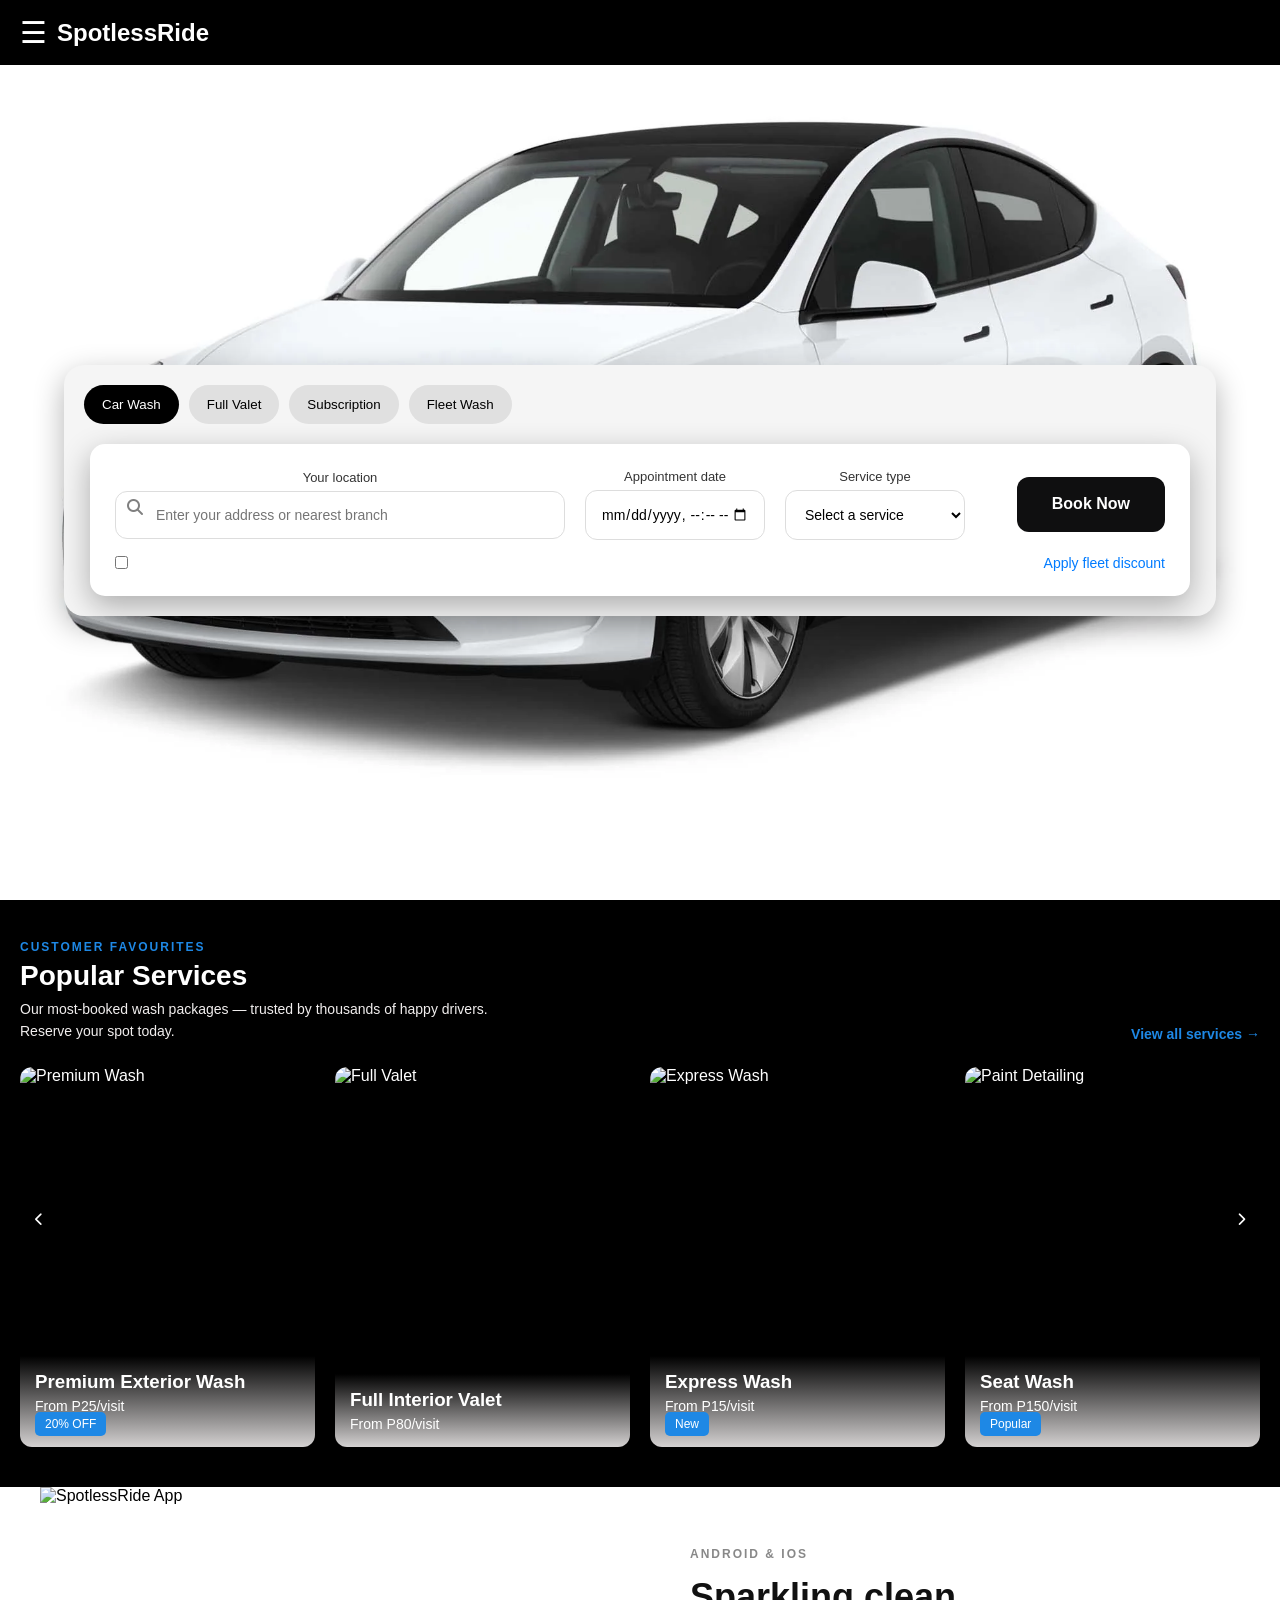
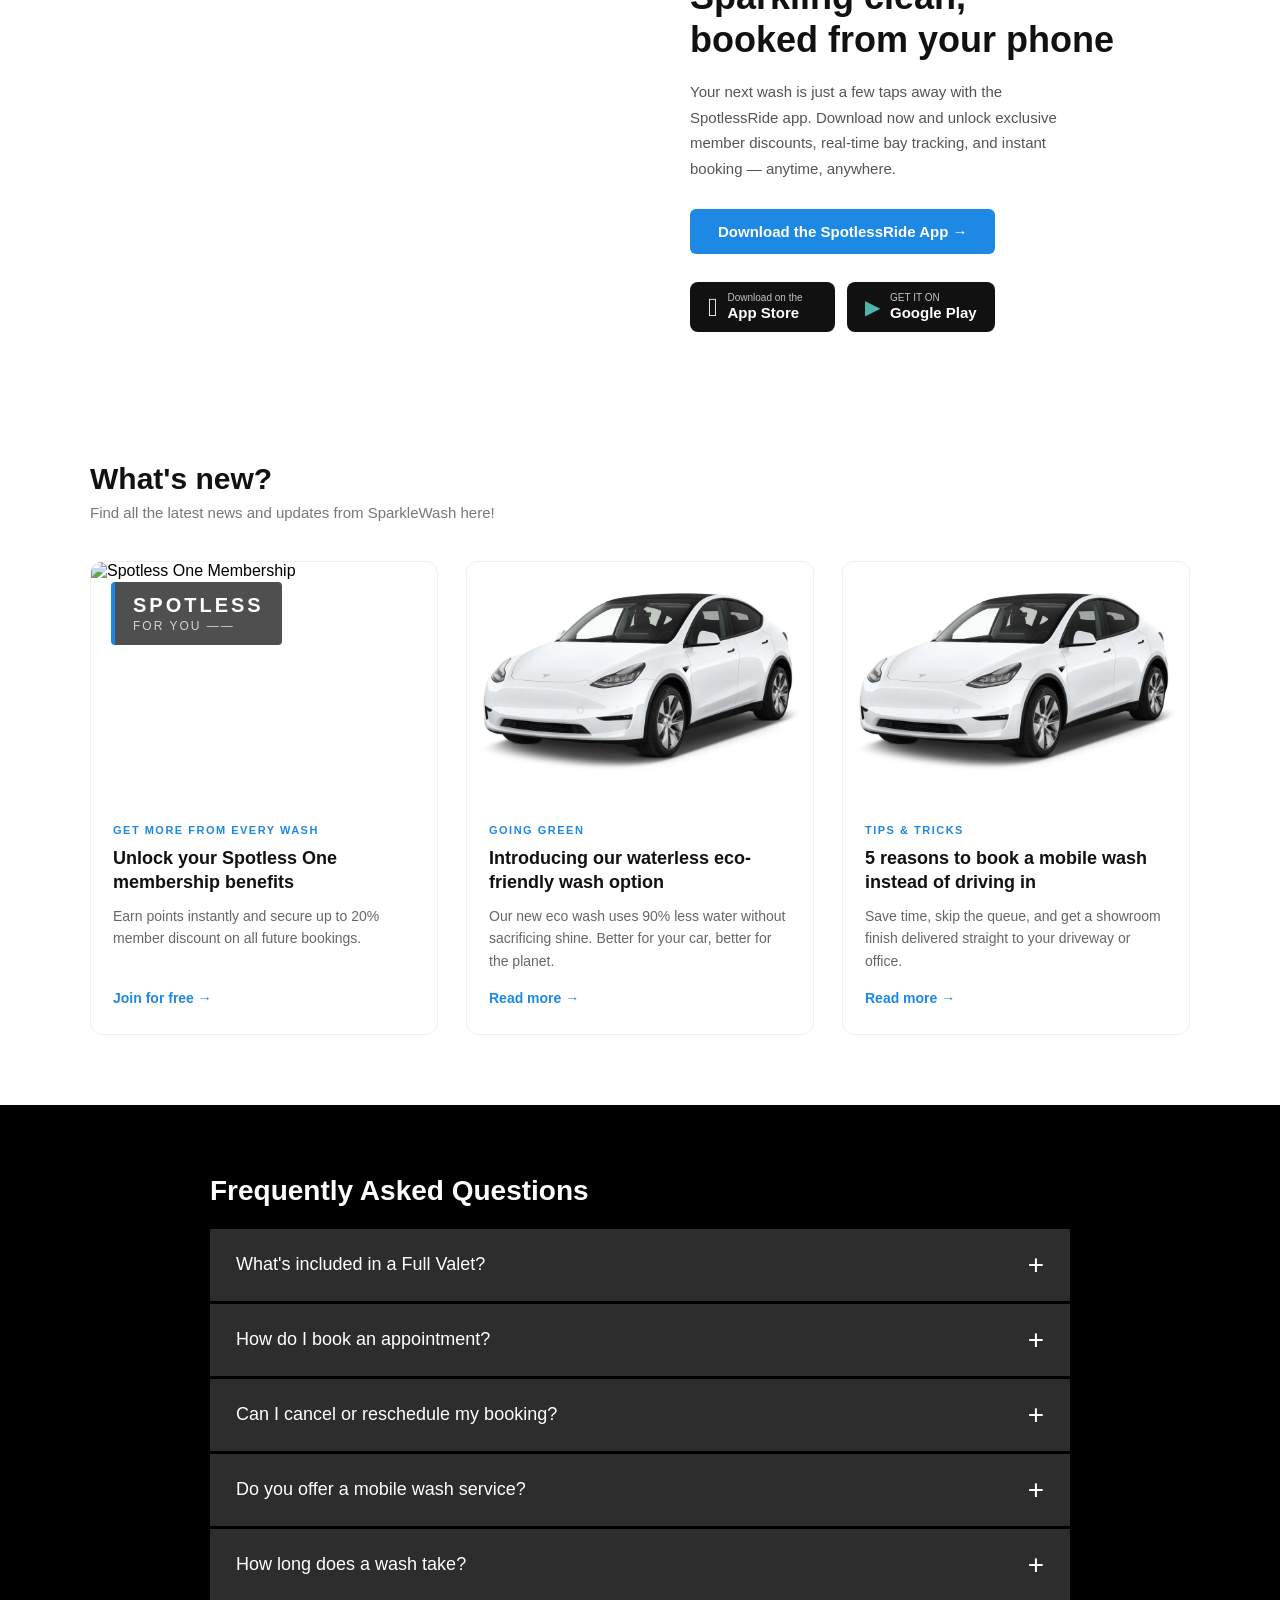
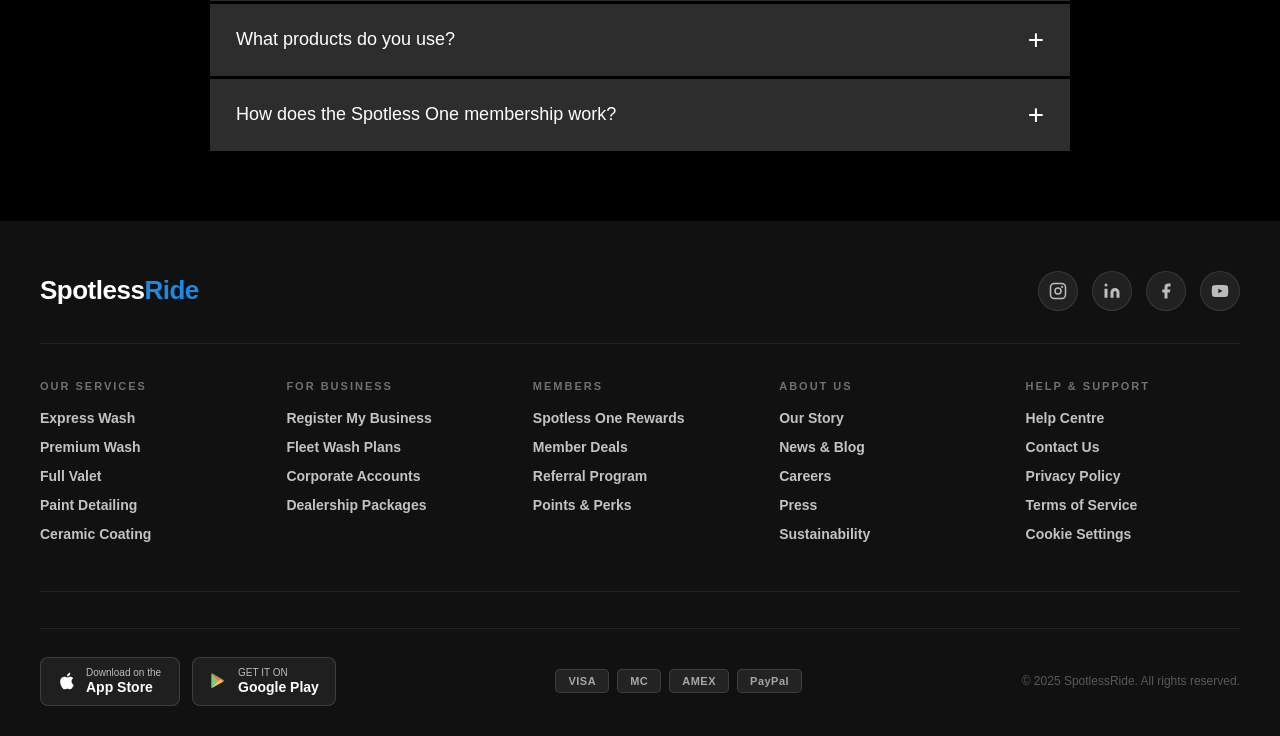
==== index.html @ 9dee0972 "Update index.html" ====
<!DOCTYPE html>
<html lang="en">
<head>
    <meta charset="UTF-8">
    <meta name="viewport" content="width=device-width, initial-scale=1.0">
    <title>Spotless - Premium Car Wash</title>
    <link rel="stylesheet" href="https://cdnjs.cloudflare.com/ajax/libs/font-awesome/6.5.1/css/all.min.css">
    <link rel="stylesheet" href="styles.css">
    <script defer src="script.js"></script>
</head>

<header>
    <div class="header-left">
        <span class="menu-icon" onclick="toggleNav()">&#9776;</span>
        <a href="index.html" style="text-decoration: none;">
            <h1 style="font-size: 24px; font-weight: bold; color: white;">SpotlessRide</h1>
        </a>
    </div>
</header>

<!-- Navigation Bar -->
<nav id="navbar" class="navbar">
    <a href="index.html"><i class="fas fa-home"></i> Home</a>
    <a href="services.html"><i class="fas fa-soap"></i> Services</a>
    <a href="About-Us.Html"><i class="fas fa-phone"></i> About Us</a>
    <a href="Vehicles.HTML"><i class="fas fa-tags"></i> Gallery</a>
    <a href="Contact Us.html"><i class="fas fa-envelope"></i> Contact</a>
</nav>

<body>

<!-- ===========================
     HERO SECTION
=========================== -->
<section id="hero">
    <div class="hero-content">

        <!-- Booking Wrapper -->
        <div class="booking-wrapper">

            <!-- Tabs -->
            <div class="booking-tabs">
                <button class="tab active">Car Wash</button>
                <button class="tab">Full Valet</button>
                <button class="tab">Subscription</button>
                <button class="tab">Fleet Wash</button>
            </div>

            <!-- Booking Form -->
            <form id="bookingForm" class="booking-form">

                <div class="form-row">

                    <!-- Location -->
                    <div class="form-group location">
                        <label>Your location</label>
                        <i class="fas fa-search"></i>
                        <input type="text" id="location" placeholder="Enter your address or nearest branch" required>
                    </div>

                    <!-- Date -->
                    <div class="form-group">
                        <label>Appointment date</label>
                        <input type="datetime-local" id="appointmentDate" required>
                    </div>

                    <!-- Service -->
                    <div class="form-group">
                        <label>Service type</label>
                        <select id="serviceType" style="padding:15px; border-radius:12px; border:1px solid #ddd; font-size:14px;">
                            <option value="">Select a service</option>
                            <option value="basic">Basic Wash</option>
                            <option value="premium">Premium Wash</option>
                            <option value="valet">Full Valet</option>
                            <option value="detailing">Paint Detailing</option>
                        </select>
                    </div>

                    <!-- Button -->
                    <div class="form-group button-group">
                        <button type="submit" class="search-btn">Book Now</button>
                    </div>

                </div>

                <!-- Extra Options -->
                <div class="extra-options">
                    <label class="checkbox">
                        <input type="checkbox" id="mobileService">
                        Mobile wash (we come to you)
                    </label>
                    <a href="#" class="corporate-link">Apply fleet discount</a>
                </div>

            </form>

        </div>

    </div>
</section>

<!-- ===========================
     SERVICES SLIDER SECTION
=========================== -->
<section class="car-slider-section">
    <div class="slider-heading">
        <div class="slider-heading-left">
            <span class="slider-tag">Customer Favourites</span>
            <h2>Popular Services</h2>
            <p>Our most-booked wash packages — trusted by thousands of happy drivers. Reserve your spot today.</p>
        </div>
        <div class="slider-heading-right">
            <a href="#" class="slider-viewall">View all services &rarr;</a>
        </div>
    </div>

    <div class="slider-container">

        <!-- Left Arrow -->
        <button class="slider-btn left" onclick="scrollSlider(-1)">
            <i class="fas fa-chevron-left"></i>
        </button>

        <!-- Slider -->
        <div class="car-slider" id="carSlider">

            <div class="car-item">
                <img src="full body wash" alt="Premium Wash">
                <div class="overlay">
                    <h3>Premium Exterior Wash</h3>
                    <p>From P25/visit</p>
                    <span class="discount">20% OFF</span>
                </div>
            </div>

            <div class="car-item">
                <img src="full wash" alt="Full Valet">
                <div class="overlay">
                    <h3>Full Interior Valet</h3>
                    <p>From P80/visit</p>
                </div>
            </div>

            <div class="car-item">
                <img src="inside wash" alt="Express Wash">
                <div class="overlay">
                    <h3>Express Wash</h3>
                    <p>From P15/visit</p>
                    <span class="discount">New</span>
                </div>
            </div>

            <div class="car-item">
                <img src="seat wash" alt="Paint Detailing">
                <div class="overlay">
                    <h3>Seat Wash</h3>
                    <p>From P150/visit</p>
                    <span class="discount">Popular</span>
                </div>
            </div>

            <div class="car-item">
                <img src="bonet wash" alt="Ceramic Coating">
                <div class="overlay">
                    <h3>Front Wash</h3>
                    <p>From P59/visit</p>
                    <span class="discount">New</span>
                </div>
            </div>

            <div class="car-item">
                <img src="tirewash" alt="Luxury Detail">
                <div class="overlay">
                    <h3>Luxury Full Detail Tyre Wash</h3>
                    <p>From P150/visit</p>
                    <span class="discount">Premium</span>
                </div>
            </div>

            <div class="car-item">
                <img src="Range.avif" alt="SUV Package">
                <div class="overlay">
                    <h3>SUV & 4x4 Package</h3>
                    <p>From P45/visit</p>
                </div>
            </div>

        </div>

        <!-- Right Arrow -->
        <button class="slider-btn right" onclick="scrollSlider(1)">
            <i class="fas fa-chevron-right"></i>
        </button>

    </div>
</section>

<!-- ===========================
     APP DOWNLOAD SECTION
=========================== -->
<section class="app-section">
    <div class="app-inner">

        <!-- Left: Image -->
        <div class="app-img-side">
            <img src="cars in line" alt="SpotlessRide App" class="app-phone-img"/>
        </div>

        <!-- Right: Text -->
        <div class="app-text-side">
            <span class="app-platform">Android &amp; iOS</span>
            <h2 class="app-heading">Sparkling clean,<br>booked from your phone</h2>
            <p class="app-desc">
                Your next wash is just a few taps away with the SpotlessRide app.
                Download now and unlock exclusive member discounts, real-time bay tracking,
                and instant booking — anytime, anywhere.
            </p>
            <a href="#" class="app-main-btn">Download the SpotlessRide App &rarr;</a>
            <div class="app-store-btns">
                <a href="#" class="store-btn">
                    <span class="store-icon">&#63743;</span>
                    <span class="store-label">
                        <small>Download on the</small>
                        App Store
                    </span>
                </a>
                <a href="#" class="store-btn">
                    <span class="store-icon gp">&#9654;</span>
                    <span class="store-label">
                        <small>GET IT ON</small>
                        Google Play
                    </span>
                </a>
            </div>
        </div>

    </div>
</section>

<!-- ===========================
     WHAT'S NEW SECTION
=========================== -->
<section class="news-section">
    <div class="news-inner">
        <h2 class="news-heading">What's new?</h2>
        <p class="news-sub">Find all the latest news and updates from SparkleWash here!</p>

        <div class="news-grid">

            <!-- Card 1 -->
            <div class="news-card">
                <div class="news-img-wrap">
                    <img src="black car" alt="Spotless One Membership" class="news-img"/>
                    <div class="news-overlay-badge">
                        <span>SPOTLESS</span>
                        <span class="badge-sub">FOR YOU ——</span>
                    </div>
                </div>
                <div class="news-body">
                    <span class="news-tag">Get more from every wash</span>
                    <h3 class="news-title">Unlock your Spotless One membership benefits</h3>
                    <p class="news-desc">Earn points instantly and secure up to 20% member discount on all future bookings.</p>
                    <a href="#" class="news-link">Join for free &rarr;</a>
                </div>
            </div>

            <!-- Card 2 -->
            <div class="news-card">
                <div class="news-img-wrap">
                    <img src="car.webp" alt="Eco Wash" class="news-img"/>
                </div>
                <div class="news-body">
                    <span class="news-tag">Going green</span>
                    <h3 class="news-title">Introducing our waterless eco-friendly wash option</h3>
                    <p class="news-desc">Our new eco wash uses 90% less water without sacrificing shine. Better for your car, better for the planet.</p>
                    <a href="#" class="news-link">Read more &rarr;</a>
                </div>
            </div>

            <!-- Card 3 -->
            <div class="news-card">
                <div class="news-img-wrap">
                    <img src="car.webp" alt="Mobile Wash" class="news-img"/>
                </div>
                <div class="news-body">
                    <span class="news-tag">Tips &amp; tricks</span>
                    <h3 class="news-title">5 reasons to book a mobile wash instead of driving in</h3>
                    <p class="news-desc">Save time, skip the queue, and get a showroom finish delivered straight to your driveway or office.</p>
                    <a href="#" class="news-link">Read more &rarr;</a>
                </div>
            </div>

        </div>
    </div>
</section>

<!-- ===========================
     FAQ SECTION (Netflix style)
=========================== -->
<section class="faq2-section">
    <div class="faq2-inner">
        <h2 class="faq2-heading">Frequently Asked Questions</h2>

        <div class="faq2-list">

            <div class="faq2-item">
                <button class="faq2-q" onclick="toggleFaq2(this)">
                    What's included in a Full Valet?
                    <span class="faq2-icon">+</span>
                </button>
                <div class="faq2-a">
                    <p>Our Full Valet includes a thorough exterior hand wash, wheel cleaning, tyre dressing, interior vacuum, dashboard and console wipe-down, window clean inside and out, and an air freshener. It's our most comprehensive clean, typically taking 2–3 hours.</p>
                </div>
            </div>

            <div class="faq2-item">
                <button class="faq2-q" onclick="toggleFaq2(this)">
                    How do I book an appointment?
                    <span class="faq2-icon">+</span>
                </button>
                <div class="faq2-a">
                    <p>Simply enter your location, choose your preferred date and time, select a service, and confirm your booking online in under 2 minutes. You'll receive an instant confirmation with all your details.</p>
                </div>
            </div>

            <div class="faq2-item">
                <button class="faq2-q" onclick="toggleFaq2(this)">
                    Can I cancel or reschedule my booking?
                    <span class="faq2-icon">+</span>
                </button>
                <div class="faq2-a">
                    <p>Yes — you can cancel or reschedule free of charge up to 24 hours before your appointment. Changes within 24 hours may incur a small fee depending on the service booked.</p>
                </div>
            </div>

            <div class="faq2-item">
                <button class="faq2-q" onclick="toggleFaq2(this)">
                    Do you offer a mobile wash service?
                    <span class="faq2-icon">+</span>
                </button>
                <div class="faq2-a">
                    <p>Yes! Our mobile wash team comes directly to your home, office, or any location of your choice. All we need is access to a power outlet and a tap. Available for most of our wash packages at a small travel surcharge.</p>
                </div>
            </div>

            <div class="faq2-item">
                <button class="faq2-q" onclick="toggleFaq2(this)">
                    How long does a wash take?
                    <span class="faq2-icon">+</span>
                </button>
                <div class="faq2-a">
                    <p>Express wash takes around 15–20 minutes. A Premium Exterior Wash takes 45–60 minutes. A Full Valet is 2–3 hours, and Paint Detailing or Ceramic Coating may take a full day. We'll give you a time estimate at booking.</p>
                </div>
            </div>

            <div class="faq2-item">
                <button class="faq2-q" onclick="toggleFaq2(this)">
                    What products do you use?
                    <span class="faq2-icon">+</span>
                </button>
                <div class="faq2-a">
                    <p>We use premium, pH-neutral, eco-friendly car care products that are safe for all paint types, including matte and wrapped finishes. All our cleaning agents are biodegradable and water-efficient.</p>
                </div>
            </div>

            <div class="faq2-item">
                <button class="faq2-q" onclick="toggleFaq2(this)">
                    How does the Spotless One membership work?
                    <span class="faq2-icon">+</span>
                </button>
                <div class="faq2-a">
                    <p>Spotless One is our free loyalty programme. Every wash earns you points that unlock exclusive discounts of up to 20% off future bookings. Join for free during signup and start saving from your very first visit.</p>
                </div>
            </div>

        </div>
    </div>
</section>

<!-- ===========================
     FOOTER
=========================== -->
<footer class="site-footer">

    <!-- Top bar: Logo + Socials -->
    <div class="footer-topbar">
        <div class="footer-logo">Spotless<span>Ride</span></div>
        <div class="footer-socials">
            <a href="#" aria-label="Instagram">
                <svg viewBox="0 0 24 24" fill="none" stroke="currentColor" stroke-width="2" stroke-linecap="round" stroke-linejoin="round"><rect x="2" y="2" width="20" height="20" rx="5"/><circle cx="12" cy="12" r="4"/><circle cx="17.5" cy="6.5" r="0.5" fill="currentColor"/></svg>
            </a>
            <a href="#" aria-label="LinkedIn">
                <svg viewBox="0 0 24 24" fill="currentColor"><path d="M16 8a6 6 0 0 1 6 6v7h-4v-7a2 2 0 0 0-2-2 2 2 0 0 0-2 2v7h-4v-7a6 6 0 0 1 6-6z"/><rect x="2" y="9" width="4" height="12"/><circle cx="4" cy="4" r="2"/></svg>
            </a>
            <a href="#" aria-label="Facebook">
                <svg viewBox="0 0 24 24" fill="currentColor"><path d="M18 2h-3a5 5 0 0 0-5 5v3H7v4h3v8h4v-8h3l1-4h-4V7a1 1 0 0 1 1-1h3z"/></svg>
            </a>
            <a href="#" aria-label="YouTube">
                <svg viewBox="0 0 24 24" fill="currentColor"><path d="M22.54 6.42a2.78 2.78 0 0 0-1.95-1.96C18.88 4 12 4 12 4s-6.88 0-8.59.46A2.78 2.78 0 0 0 1.46 6.42 29 29 0 0 0 1 12a29 29 0 0 0 .46 5.58a2.78 2.78 0 0 0 1.95 1.96C5.12 20 12 20 12 20s6.88 0 8.59-.46a2.78 2.78 0 0 0 1.95-1.96A29 29 0 0 0 23 12a29 29 0 0 0-.46-5.58zM9.75 15.02V8.98L15.5 12l-5.75 3.02z"/></svg>
            </a>
        </div>
    </div>

    <div class="footer-divider"></div>

    <!-- Main link columns -->
    <div class="footer-cols">

        <div class="footer-col">
            <h4>Our Services</h4>
            <a href="#">Express Wash</a>
            <a href="#">Premium Wash</a>
            <a href="#">Full Valet</a>
            <a href="#">Paint Detailing</a>
            <a href="#">Ceramic Coating</a>
        </div>

        <div class="footer-col">
            <h4>For Business</h4>
            <a href="#">Register My Business</a>
            <a href="#">Fleet Wash Plans</a>
            <a href="#">Corporate Accounts</a>
            <a href="#">Dealership Packages</a>
        </div>

        <div class="footer-col">
            <h4>Members</h4>
            <a href="#">Spotless One Rewards</a>
            <a href="#">Member Deals</a>
            <a href="#">Referral Program</a>
            <a href="#">Points &amp; Perks</a>
        </div>

        <div class="footer-col">
            <h4>About Us</h4>
            <a href="#">Our Story</a>
            <a href="#">News &amp; Blog</a>
            <a href="#">Careers</a>
            <a href="#">Press</a>
            <a href="#">Sustainability</a>
        </div>

        <div class="footer-col">
            <h4>Help &amp; Support</h4>
            <a href="#">Help Centre</a>
            <a href="#">Contact Us</a>
            <a href="#">Privacy Policy</a>
            <a href="#">Terms of Service</a>
            <a href="#">Cookie Settings</a>
        </div>

    </div>

    <div class="footer-divider"></div>

    <!-- Bottom bar -->
    <div class="footer-bottom">
        <div class="footer-store-btns">
            <a href="#" class="f-store-btn">
                <svg viewBox="0 0 24 24" fill="currentColor" width="20" height="20"><path d="M18.71 19.5c-.83 1.24-1.71 2.45-3.05 2.47-1.34.03-1.77-.79-3.29-.79-1.53 0-2 .77-3.27.82-1.31.05-2.3-1.32-3.14-2.53C4.25 17 2.94 12.45 4.7 9.39c.87-1.52 2.43-2.48 4.12-2.51 1.28-.02 2.5.87 3.29.87.78 0 2.26-1.07 3.8-.91.65.03 2.47.26 3.64 1.98-.09.06-2.17 1.28-2.15 3.81.03 3.02 2.65 4.03 2.68 4.04-.03.07-.42 1.44-1.38 2.83M13 3.5c.73-.83 1.94-1.46 2.94-1.5.13 1.17-.34 2.35-1.04 3.19-.69.85-1.83 1.51-2.95 1.42-.15-1.15.41-2.35 1.05-3.11z"/></svg>
                <span>
                    <small>Download on the</small>
                    App Store
                </span>
            </a>
            <a href="#" class="f-store-btn">
                <svg viewBox="0 0 24 24" fill="none" width="20" height="20"><path d="M3 20.5v-17c0-.83 1-.83 1.5-.5l14 8.5-14 8.5c-.5.33-1.5.33-1.5-.5z" fill="#4CAF50"/><path d="M3 3.5l10 10L3 20.5V3.5z" fill="#81C784"/><path d="M17.5 11.5l-4.5 2-10-10 14.5 8z" fill="#FF7043"/><path d="M17.5 12.5L3 20.5l10-10 4.5 2z" fill="#FFCA28"/></svg>
                <span>
                    <small>GET IT ON</small>
                    Google Play
                </span>
            </a>
        </div>

        <div class="footer-pay">
            <span>VISA</span>
            <span>MC</span>
            <span>AMEX</span>
            <span>PayPal</span>
        </div>

        <p class="footer-copy">&copy; 2025 SpotlessRide. All rights reserved.</p>
    </div>

</footer>

</body>
</html>
---- styles.css ----
/* Global Styles */
* {
    margin: 0;
    padding: 0;
    box-sizing: border-box;
}

/* Header Styling */
header {
    background-color: black;
    color: white;
    padding: 15px 20px;
    display: flex;
    justify-content: space-between;
    align-items: center;
    position: fixed;
    top: 0;
    left: 0;
    width: 100%;
    z-index: 1000;
}

.header-left {
    display: flex;
    align-items: center;
}

.menu-icon {
    font-size: 30px;
    cursor: pointer;
    color: white;
    margin-right: 10px;
}

.header-title {
    font-size: 24px;
    font-weight: bold;
}

.header-right {
    margin-left: auto;
}

.auth-link {
    font-size: 13px;
    color: white;
    text-decoration: none;
    padding: 10px;
    border: 1px solid white;
    border-radius: 2px;
}

/* Navigation Bar */
.navbar {
    position: fixed;
    top: 60px;
    left: 0;
    width: 100%;
    height: calc(100vh - 60px);
    background-color: rgba(0, 0, 0, 0.95);
    transition: transform 0.5s ease-in-out;
    transform: translateY(-100%);
    z-index: 999;
    display: flex;
    flex-direction: column;
    align-items: flex-start;
    justify-content: flex-start;
    padding: 20px;
}

.navbar.active {
    transform: translateY(0);
}

.navbar a {
    display: flex;
    align-items: center;
    padding: 15px 20px;
    text-decoration: none;
    font-size: 24px;
    color: white;
    width: 100%;
    transition: background 0.3s ease, color 0.3s ease;
    border-bottom: 1px solid rgba(255, 255, 255, 0.2);
}

.navbar a:hover {
    background: rgba(255, 255, 255, 0.2);
    color: #b0c4de;
}

.navbar a:last-child {
    border-bottom: none;
}

.navbar a i {
    margin-right: 10px;
}

* {
    margin: 0;
    padding: 0;
    box-sizing: border-box;
    font-family: Arial, sans-serif;
}

#hero {
    position: relative;
    height: 100vh;
    background: url('car.webp') center/cover no-repeat;
    display: flex;
    justify-content: center;
    align-items: center;
    text-align: center;
    color: white;
}

#hero::before {
    content: "";
    position: absolute;
    top: 0;
    left: 0;
    right: 0;
    bottom: 0;
    z-index: 1;
    pointer-events: none;
}

.hero-content {
    position: relative;
    z-index: 2;
    width: 100%;
}

.booking-form {
    background: white;
    padding: 25px;
    border-radius: 15px;
    max-width: 1100px;
    margin: auto;
    box-shadow: 0 10px 30px rgba(0,0,0,0.3);
}

.form-row {
    display: flex;
    flex-wrap: wrap;
    gap: 15px;
    align-items: center;
}

.form-group.location {
    flex: 2;
}

.form-group {
    display: flex;
    flex-direction: column;
    flex: 1;
    min-width: 160px;
}

.form-group input,
.form-group select {
    padding: 14px;
    border-radius: 10px;
    border: 1px solid #ddd;
    font-size: 14px;
}

.form-group label {
    font-size: 12px;
    color: #555;
    margin-bottom: 5px;
}

.location {
    position: relative;
}

.location i {
    position: absolute;
    left: 12px;
    top: 50%;
    transform: translateY(-50%);
    color: gray;
}

.location input {
    padding-left: 38px;
}

.search-btn {
    background: #0f0f10;
    color: white;
    border: none;
    padding: 18px 35px;
    border-radius: 12px;
    font-weight: bold;
    cursor: pointer;
    font-size: 16px;
    height: 55px;
    transition: 0.3s;
}

.search-btn:hover {
    background: #1e88e5;
}

/* WRAPPER */
.booking-wrapper {
    width: 90%;
    max-width: 1300px;
    margin: auto;
    margin-top: 80px;
    background: #f5f5f5;
    border-radius: 20px;
    padding: 20px;
    box-shadow: 0 10px 30px rgba(0,0,0,0.3);
}

/* TABS */
.booking-tabs {
    display: flex;
    gap: 10px;
    margin-bottom: 20px;
}

.booking-tabs button {
    border: none;
    padding: 12px 18px;
    border-radius: 30px;
    background: #e0e0e0;
    cursor: pointer;
    font-weight: 500;
}

.booking-tabs .active {
    background: black;
    color: white;
}

.booking-form {
    background: white;
    border-radius: 15px;
    padding: 25px;
}

.form-row {
    display: flex;
    align-items: center;
    gap: 20px;
}

.form-group.location {
    flex: 2.5;
}

.form-group {
    display: flex;
    flex-direction: column;
    flex: 1;
}

.form-group label {
    font-size: 13px;
    margin-bottom: 6px;
    color: #333;
}

.form-group input,
.form-group select {
    padding: 15px;
    border-radius: 12px;
    border: 1px solid #ddd;
    font-size: 14px;
    background: white;
}

.location {
    position: relative;
}

.location i {
    position: absolute;
    top: 55%;
    left: 12px;
    transform: translateY(-50%);
    color: gray;
}

.location input {
    padding-left: 40px;
}

.hero-content {
    width: 100%;
}

.button-group {
    display: flex;
    align-items: flex-end;
}

.extra-options {
    display: flex;
    justify-content: space-between;
    margin-top: 15px;
    font-size: 14px;
}

.extra-options a {
    text-decoration: none;
    color: #007BFF;
}

.checkbox {
    display: flex;
    align-items: center;
    gap: 5px;
}

/* ===========================
   SERVICES SLIDER SECTION
=========================== */
.car-slider-section {
    background: black;
    color: white;
    padding: 40px 20px;
}

.car-slider-section h2 {
    margin-bottom: 20px;
    font-size: 24px;
}

.slider-container {
    position: relative;
}

.car-slider {
    display: flex;
    gap: 20px;
    overflow: hidden;
    scroll-behavior: smooth;
}

.car-slider::-webkit-scrollbar {
    display: none;
}

.car-item {
    min-width: calc(100% / 4 - 15px);
    height: 380px;
    position: relative;
    border-radius: 12px;
    overflow: hidden;
    cursor: pointer;
    transition: transform 0.3s;
}

.car-item img {
    width: 100%;
    height: 100%;
    object-fit: cover;
}

.car-item:hover {
    transform: scale(1.05);
    z-index: 2;
}

.overlay {
    position: absolute;
    bottom: 0;
    width: 100%;
    padding: 15px;
    background: linear-gradient(transparent, rgba(235, 232, 232, 0.9));
}

.overlay h3 {
    margin-bottom: 5px;
}

.overlay p {
    font-size: 14px;
}

.discount {
    background: #1e88e5;
    padding: 5px 10px;
    font-size: 12px;
    border-radius: 5px;
    color: white;
}

.slider-btn {
    position: absolute;
    top: 40%;
    transform: translateY(-50%);
    background: rgba(0,0,0,0.6);
    border: none;
    color: white;
    padding: 15px;
    cursor: pointer;
    z-index: 3;
}

.slider-btn.left { left: 0; }
.slider-btn.right { right: 0; }

/* ===========================
   APP DOWNLOAD SECTION
=========================== */
.app-section {
    background: #fff;
    padding: 0;
    overflow: hidden;
}

.app-inner {
    display: flex;
    align-items: stretch;
    max-width: 1200px;
    margin: 0 auto;
}

.app-img-side {
    flex: 1.2;
    min-height: 420px;
    overflow: hidden;
    position: relative;
}

.app-phone-img {
    width: 100%;
    height: 100%;
    object-fit: cover;
    object-position: center;
    display: block;
}

.app-text-side {
    flex: 1;
    display: flex;
    flex-direction: column;
    justify-content: center;
    padding: 60px 50px;
    background: #fff;
}

.app-platform {
    font-size: 12px;
    font-weight: 700;
    text-transform: uppercase;
    letter-spacing: 2px;
    color: #888;
    margin-bottom: 14px;
    display: block;
}

.app-heading {
    font-size: clamp(24px, 3vw, 36px);
    font-weight: 900;
    color: #111;
    line-height: 1.2;
    margin: 0 0 18px;
}

.app-desc {
    font-size: 15px;
    color: #555;
    line-height: 1.7;
    margin: 0 0 28px;
    max-width: 400px;
}

.app-main-btn {
    display: inline-block;
    background: #1e88e5;
    color: #fff;
    font-size: 15px;
    font-weight: 700;
    text-decoration: none;
    padding: 14px 28px;
    border-radius: 6px;
    margin-bottom: 28px;
    transition: background 0.2s;
    align-self: flex-start;
}

.app-main-btn:hover {
    background: #1565c0;
}

.app-store-btns {
    display: flex;
    gap: 12px;
    flex-wrap: wrap;
}

.store-btn {
    display: flex;
    align-items: center;
    gap: 10px;
    background: #111;
    color: #fff;
    text-decoration: none;
    padding: 10px 18px;
    border-radius: 8px;
    min-width: 145px;
    transition: background 0.2s;
}

.store-btn:hover {
    background: #1e88e5;
}

.store-icon {
    font-size: 26px;
    line-height: 1;
}

.store-icon.gp {
    font-size: 20px;
    color: #4db6ac;
}

.store-label {
    display: flex;
    flex-direction: column;
    font-size: 15px;
    font-weight: 700;
    line-height: 1.2;
}

.store-label small {
    font-size: 10px;
    font-weight: 400;
    opacity: 0.75;
}

@media (max-width: 768px) {
    .app-inner { flex-direction: column; }
    .app-img-side { min-height: 260px; flex: none; }
    .app-text-side { padding: 40px 24px; }
    .app-main-btn { width: 100%; text-align: center; }
}

/* ===========================
   WHAT'S NEW SECTION
=========================== */
.news-section {
    padding: 70px 20px;
    background: #fff;
}

.news-inner {
    max-width: 1100px;
    margin: 0 auto;
}

.news-heading {
    font-size: 30px;
    font-weight: 900;
    color: #111;
    margin: 0 0 8px;
}

.news-sub {
    font-size: 15px;
    color: #777;
    margin: 0 0 40px;
}

.news-grid {
    display: grid;
    grid-template-columns: repeat(auto-fit, minmax(300px, 1fr));
    gap: 28px;
}

.news-card {
    border-radius: 12px;
    overflow: hidden;
    border: 1px solid #eee;
    background: #fff;
    transition: box-shadow 0.3s, transform 0.3s;
    display: flex;
    flex-direction: column;
}

.news-card:hover {
    box-shadow: 0 12px 36px rgba(0,0,0,0.10);
    transform: translateY(-5px);
}

.news-img-wrap {
    position: relative;
    overflow: hidden;
    height: 240px;
}

.news-img {
    width: 100%;
    height: 100%;
    object-fit: cover;
    display: block;
    transition: transform 0.4s ease;
}

.news-card:hover .news-img {
    transform: scale(1.04);
}

.news-overlay-badge {
    position: absolute;
    top: 20px;
    left: 20px;
    background: rgba(20,20,20,0.75);
    padding: 12px 18px;
    border-left: 4px solid #1e88e5;
    border-radius: 4px;
}

.news-overlay-badge span {
    display: block;
    color: #fff;
    font-size: 20px;
    font-weight: 900;
    letter-spacing: 3px;
    line-height: 1.1;
}

.news-overlay-badge .badge-sub {
    font-size: 12px;
    font-weight: 400;
    letter-spacing: 2px;
    color: rgba(255,255,255,0.75);
    margin-top: 4px;
}

.news-body {
    padding: 22px 22px 28px;
    display: flex;
    flex-direction: column;
    flex: 1;
}

.news-tag {
    font-size: 11px;
    font-weight: 700;
    text-transform: uppercase;
    letter-spacing: 1.5px;
    color: #1e88e5;
    margin-bottom: 10px;
    display: block;
}

.news-title {
    font-size: 18px;
    font-weight: 900;
    color: #111;
    margin: 0 0 10px;
    line-height: 1.35;
}

.news-desc {
    font-size: 14px;
    color: #666;
    line-height: 1.6;
    margin: 0 0 18px;
    flex: 1;
}

.news-link {
    font-size: 14px;
    font-weight: 700;
    color: #1e88e5;
    text-decoration: none;
    transition: color 0.2s;
    align-self: flex-start;
}

.news-link:hover {
    color: #0d47a1;
}

@media (max-width: 700px) {
    .news-grid { grid-template-columns: 1fr; }
    .news-img-wrap { height: 200px; }
}

/* ===========================
   FAQ SECTION
=========================== */
.faq2-section {
    background: #000;
    padding: 70px 20px;
}

.faq2-inner {
    max-width: 860px;
    margin: 0 auto;
}

.faq2-heading {
    font-size: 28px;
    font-weight: 900;
    color: #fff;
    margin: 0 0 22px;
}

.faq2-list {
    display: flex;
    flex-direction: column;
    gap: 3px;
}

.faq2-item {
    background: #2d2d2d;
    overflow: hidden;
    transition: background 0.2s;
}

.faq2-item:hover {
    background: #3a3a3a;
}

.faq2-q {
    width: 100%;
    background: none;
    border: none;
    display: flex;
    align-items: center;
    justify-content: space-between;
    padding: 22px 26px;
    font-size: 18px;
    font-weight: 500;
    color: #fff;
    cursor: pointer;
    font-family: Arial, sans-serif;
    text-align: left;
    gap: 20px;
    transition: color 0.2s;
}

.faq2-q:hover {
    color: #1e88e5;
}

.faq2-icon {
    font-size: 28px;
    font-weight: 300;
    color: #fff;
    line-height: 1;
    flex-shrink: 0;
    transition: transform 0.35s ease, color 0.2s;
    display: inline-block;
}

.faq2-q.open .faq2-icon {
    transform: rotate(45deg);
    color: #1e88e5;
}

.faq2-a {
    max-height: 0;
    overflow: hidden;
    transition: max-height 0.4s ease, padding 0.3s ease;
    padding: 0 26px;
}

.faq2-a.open {
    max-height: 300px;
    padding: 0 26px 22px;
}

.faq2-a p {
    font-size: 16px;
    color: rgba(255,255,255,0.75);
    line-height: 1.7;
    margin: 0;
    border-top: 1px solid rgba(255,255,255,0.08);
    padding-top: 18px;
}

@media (max-width: 600px) {
    .faq2-q { font-size: 15px; padding: 18px; }
    .faq2-a { padding: 0 18px; }
    .faq2-a.open { padding: 0 18px 18px; }
    .faq2-icon { font-size: 24px; }
}

/* ===========================
   SITE FOOTER
=========================== */
.site-footer {
    background: #111;
    color: rgba(255,255,255,0.65);
    padding: 50px 40px 30px;
    font-size: 14px;
}

.footer-topbar {
    display: flex;
    align-items: center;
    justify-content: space-between;
    margin-bottom: 32px;
}

.footer-logo {
    font-size: 26px;
    font-weight: 900;
    color: #fff;
    letter-spacing: -0.5px;
}

.footer-logo span {
    color: #1e88e5;
}

.footer-socials {
    display: flex;
    gap: 14px;
}

.footer-socials a {
    width: 40px;
    height: 40px;
    border-radius: 50%;
    background: rgba(255,255,255,0.07);
    border: 1px solid rgba(255,255,255,0.1);
    display: flex;
    align-items: center;
    justify-content: center;
    color: rgba(255,255,255,0.7);
    transition: 0.2s;
    text-decoration: none;
}

.footer-socials a svg {
    width: 18px;
    height: 18px;
}

.footer-socials a:hover {
    background: #1e88e5;
    border-color: #1e88e5;
    color: #fff;
}

.footer-divider {
    border: none;
    border-top: 1px solid rgba(255,255,255,0.08);
    margin: 0 0 36px;
}

.footer-cols {
    display: grid;
    grid-template-columns: repeat(auto-fit, minmax(160px, 1fr));
    gap: 32px;
    margin-bottom: 36px;
}

.footer-col h4 {
    font-size: 11px;
    font-weight: 700;
    text-transform: uppercase;
    letter-spacing: 2px;
    color: rgba(255,255,255,0.4);
    margin: 0 0 18px;
}

.footer-col a {
    display: block;
    color: rgba(255,255,255,0.75);
    text-decoration: none;
    font-size: 14px;
    font-weight: 600;
    margin-bottom: 13px;
    transition: color 0.2s;
}

.footer-col a:hover {
    color: #1e88e5;
}

.footer-bottom {
    display: flex;
    align-items: center;
    justify-content: space-between;
    flex-wrap: wrap;
    gap: 18px;
    padding-top: 28px;
    border-top: 1px solid rgba(255,255,255,0.08);
}

.footer-store-btns {
    display: flex;
    gap: 12px;
    flex-wrap: wrap;
}

.f-store-btn {
    display: flex;
    align-items: center;
    gap: 9px;
    background: rgba(255,255,255,0.06);
    border: 1px solid rgba(255,255,255,0.14);
    border-radius: 8px;
    padding: 9px 16px;
    color: #fff;
    text-decoration: none;
    transition: 0.2s;
    min-width: 140px;
}

.f-store-btn:hover {
    background: #1e88e5;
    border-color: #1e88e5;
}

.f-store-btn span {
    display: flex;
    flex-direction: column;
    font-size: 14px;
    font-weight: 700;
    line-height: 1.2;
    color: #fff;
}

.f-store-btn small {
    font-size: 10px;
    font-weight: 400;
    opacity: 0.7;
}

.footer-pay {
    display: flex;
    gap: 8px;
    flex-wrap: wrap;
    align-items: center;
}

.footer-pay span {
    background: rgba(255,255,255,0.08);
    border: 1px solid rgba(255,255,255,0.12);
    border-radius: 5px;
    padding: 5px 12px;
    font-size: 11px;
    font-weight: 700;
    color: rgba(255,255,255,0.6);
    letter-spacing: 0.5px;
}

.footer-copy {
    font-size: 12px;
    color: rgba(255,255,255,0.3);
    margin: 0;
}

@media (max-width: 768px) {
    .site-footer { padding: 40px 20px 24px; }
    .footer-cols { grid-template-columns: 1fr 1fr; gap: 24px; }
    .footer-bottom { flex-direction: column; align-items: flex-start; }
    .footer-topbar { flex-direction: column; align-items: flex-start; gap: 18px; }
}

@media (max-width: 480px) {
    .footer-cols { grid-template-columns: 1fr; }
}

/* ===========================
   SLIDER HEADING
=========================== */
.slider-heading {
    display: flex;
    align-items: flex-end;
    justify-content: space-between;
    flex-wrap: wrap;
    gap: 14px;
    margin-bottom: 24px;
}

.slider-heading-left {
    display: flex;
    flex-direction: column;
    gap: 6px;
}

.slider-tag {
    font-size: 12px;
    font-weight: 700;
    text-transform: uppercase;
    letter-spacing: 2px;
    color: #1e88e5;
}

.slider-heading h2 {
    font-size: 28px;
    font-weight: 900;
    color: #fff;
    margin: 0;
}

.slider-heading p {
    font-size: 14px;
    color: #f1eeee;
    margin: 0;
    max-width: 480px;
    line-height: 1.6;
}

.slider-viewall {
    font-size: 14px;
    font-weight: 700;
    color: #1e88e5;
    text-decoration: none;
    white-space: nowrap;
    transition: color 0.2s;
}

.slider-viewall:hover {
    color: #90caf9;
}

@media (max-width: 600px) {
    .slider-heading { flex-direction: column; align-items: flex-start; }
}
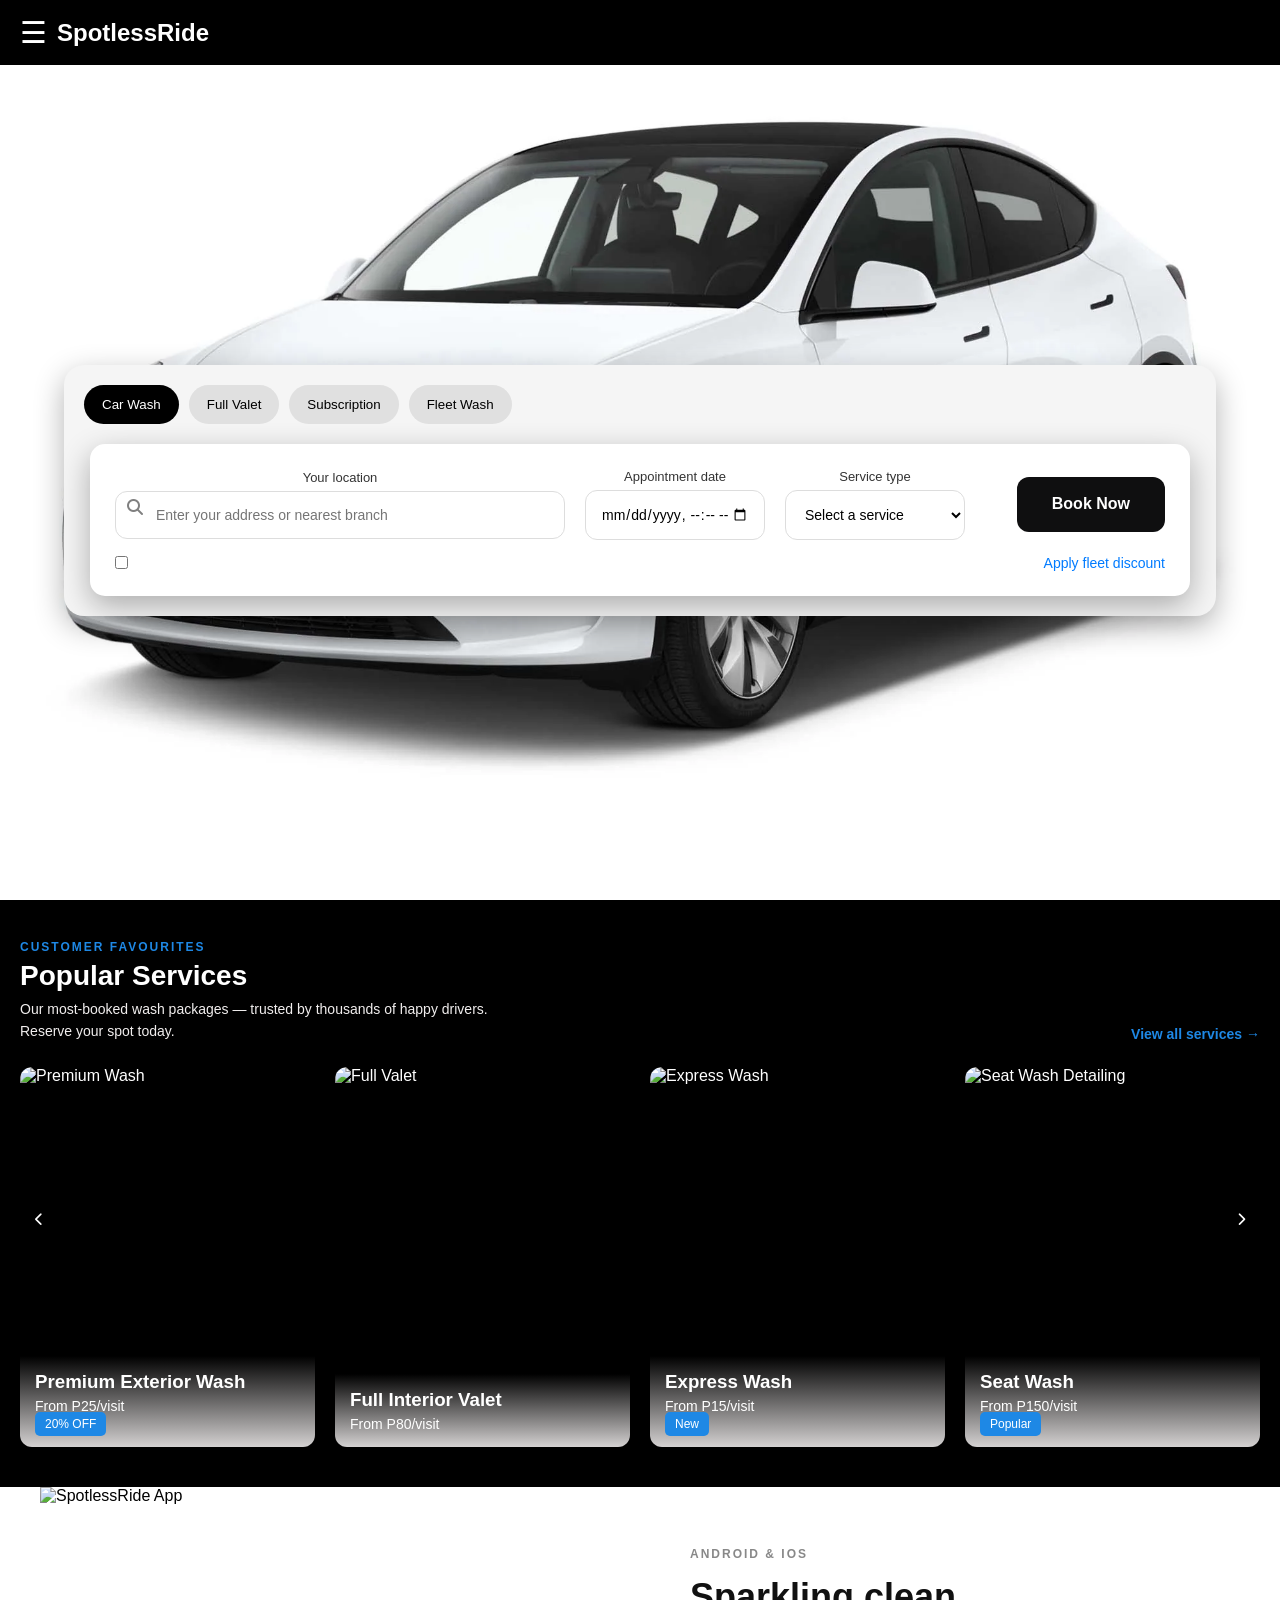
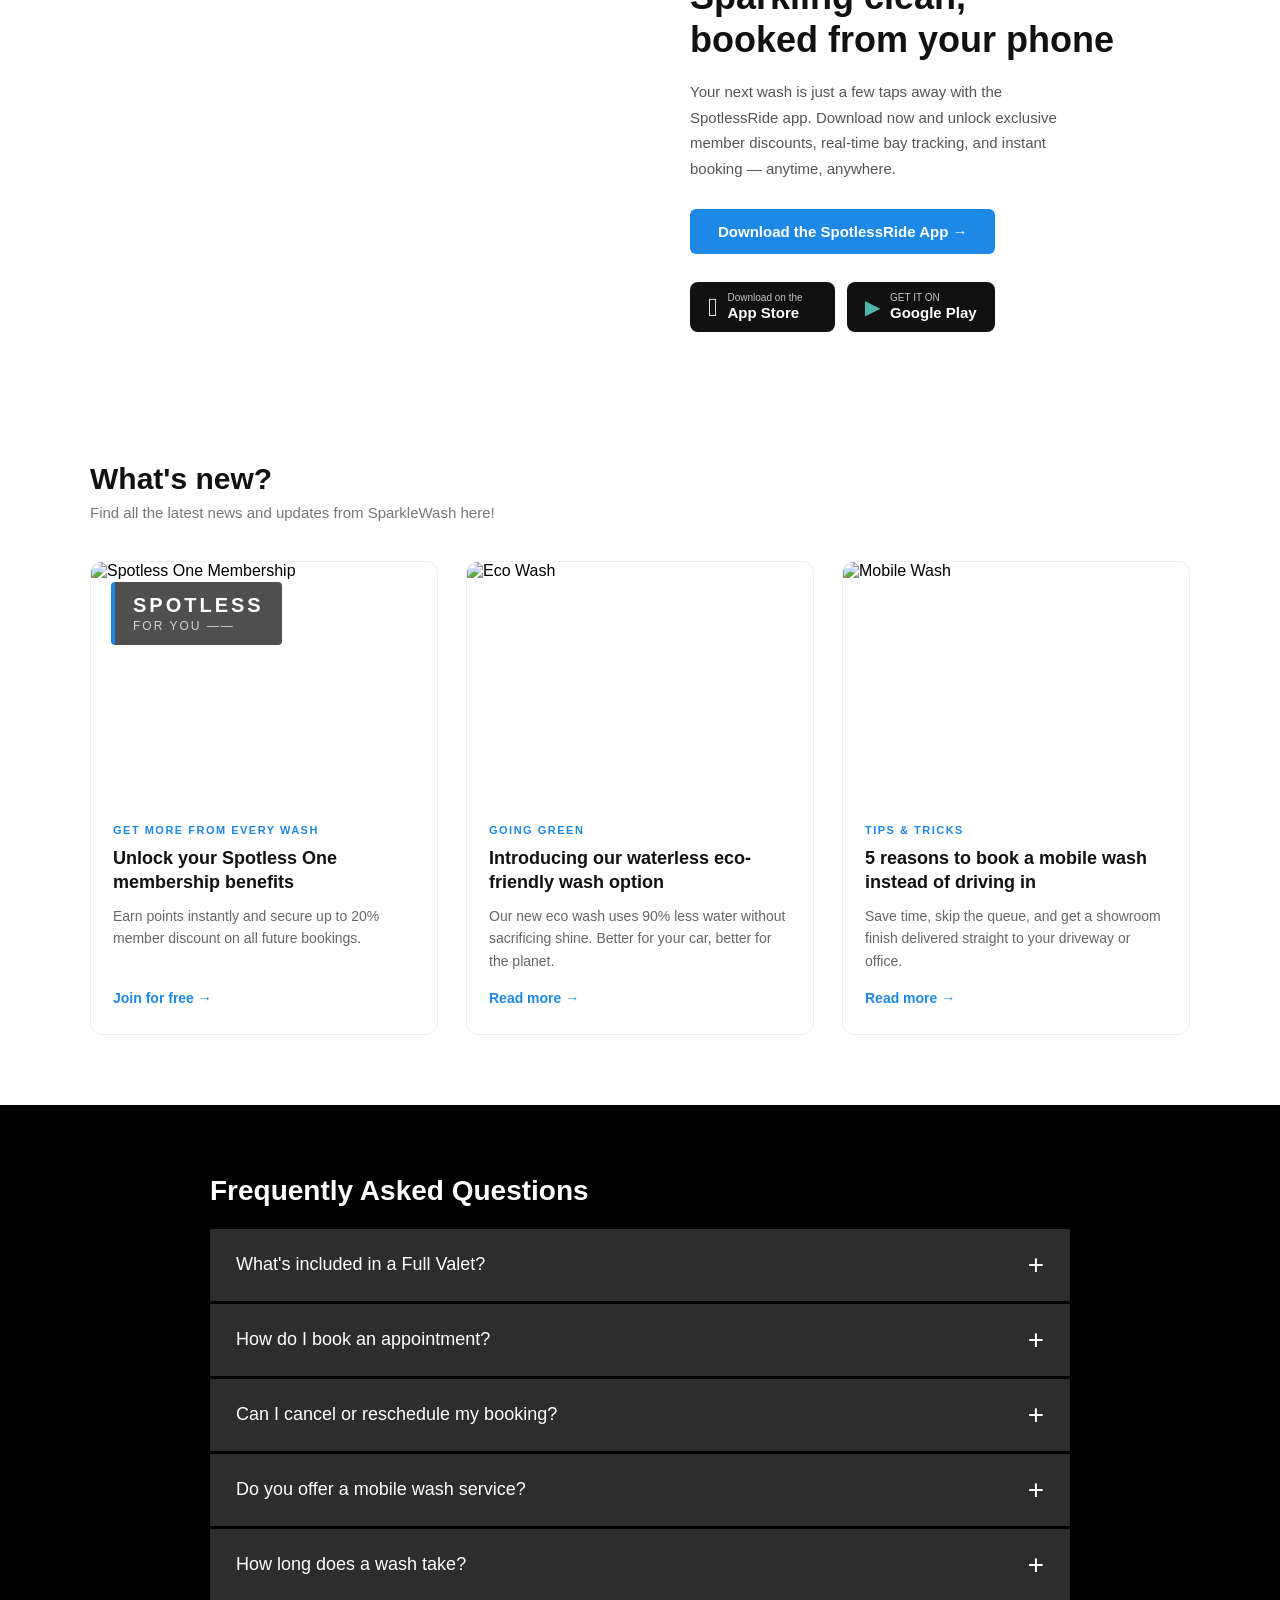
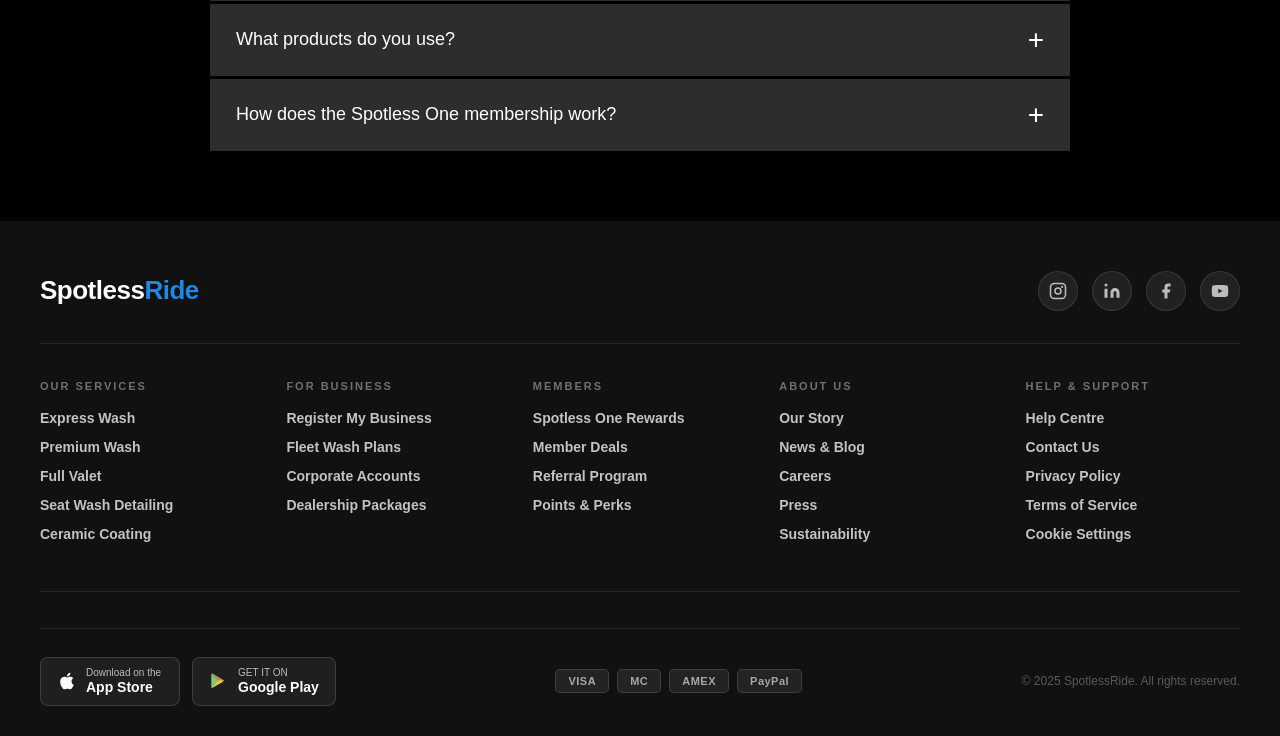
==== commit 7efa378a: "Update index.html" ====
--- a/index.html
+++ b/index.html
@@ -151,7 +151,7 @@
             </div>
 
             <div class="car-item">
-                <img src="seat wash" alt="Paint Detailing">
+                <img src="seat wash" alt="Seat Wash Detailing">
                 <div class="overlay">
                     <h3>Seat Wash</h3>
                     <p>From P150/visit</p>
@@ -178,7 +178,7 @@
             </div>
 
             <div class="car-item">
-                <img src="Range.avif" alt="SUV Package">
+                <img src="range rover wash" alt="SUV Package">
                 <div class="overlay">
                     <h3>SUV & 4x4 Package</h3>
                     <p>From P45/visit</p>
@@ -267,7 +267,7 @@
             <!-- Card 2 -->
             <div class="news-card">
                 <div class="news-img-wrap">
-                    <img src="car.webp" alt="Eco Wash" class="news-img"/>
+                    <img src="another wash" alt="Eco Wash" class="news-img"/>
                 </div>
                 <div class="news-body">
                     <span class="news-tag">Going green</span>
@@ -280,7 +280,7 @@
             <!-- Card 3 -->
             <div class="news-card">
                 <div class="news-img-wrap">
-                    <img src="car.webp" alt="Mobile Wash" class="news-img"/>
+                    <img src="before and after wash" alt="Mobile Wash" class="news-img"/>
                 </div>
                 <div class="news-body">
                     <span class="news-tag">Tips &amp; tricks</span>
@@ -411,7 +411,7 @@
             <a href="#">Express Wash</a>
             <a href="#">Premium Wash</a>
             <a href="#">Full Valet</a>
-            <a href="#">Paint Detailing</a>
+            <a href="#">Seat Wash Detailing</a>
             <a href="#">Ceramic Coating</a>
         </div>
 
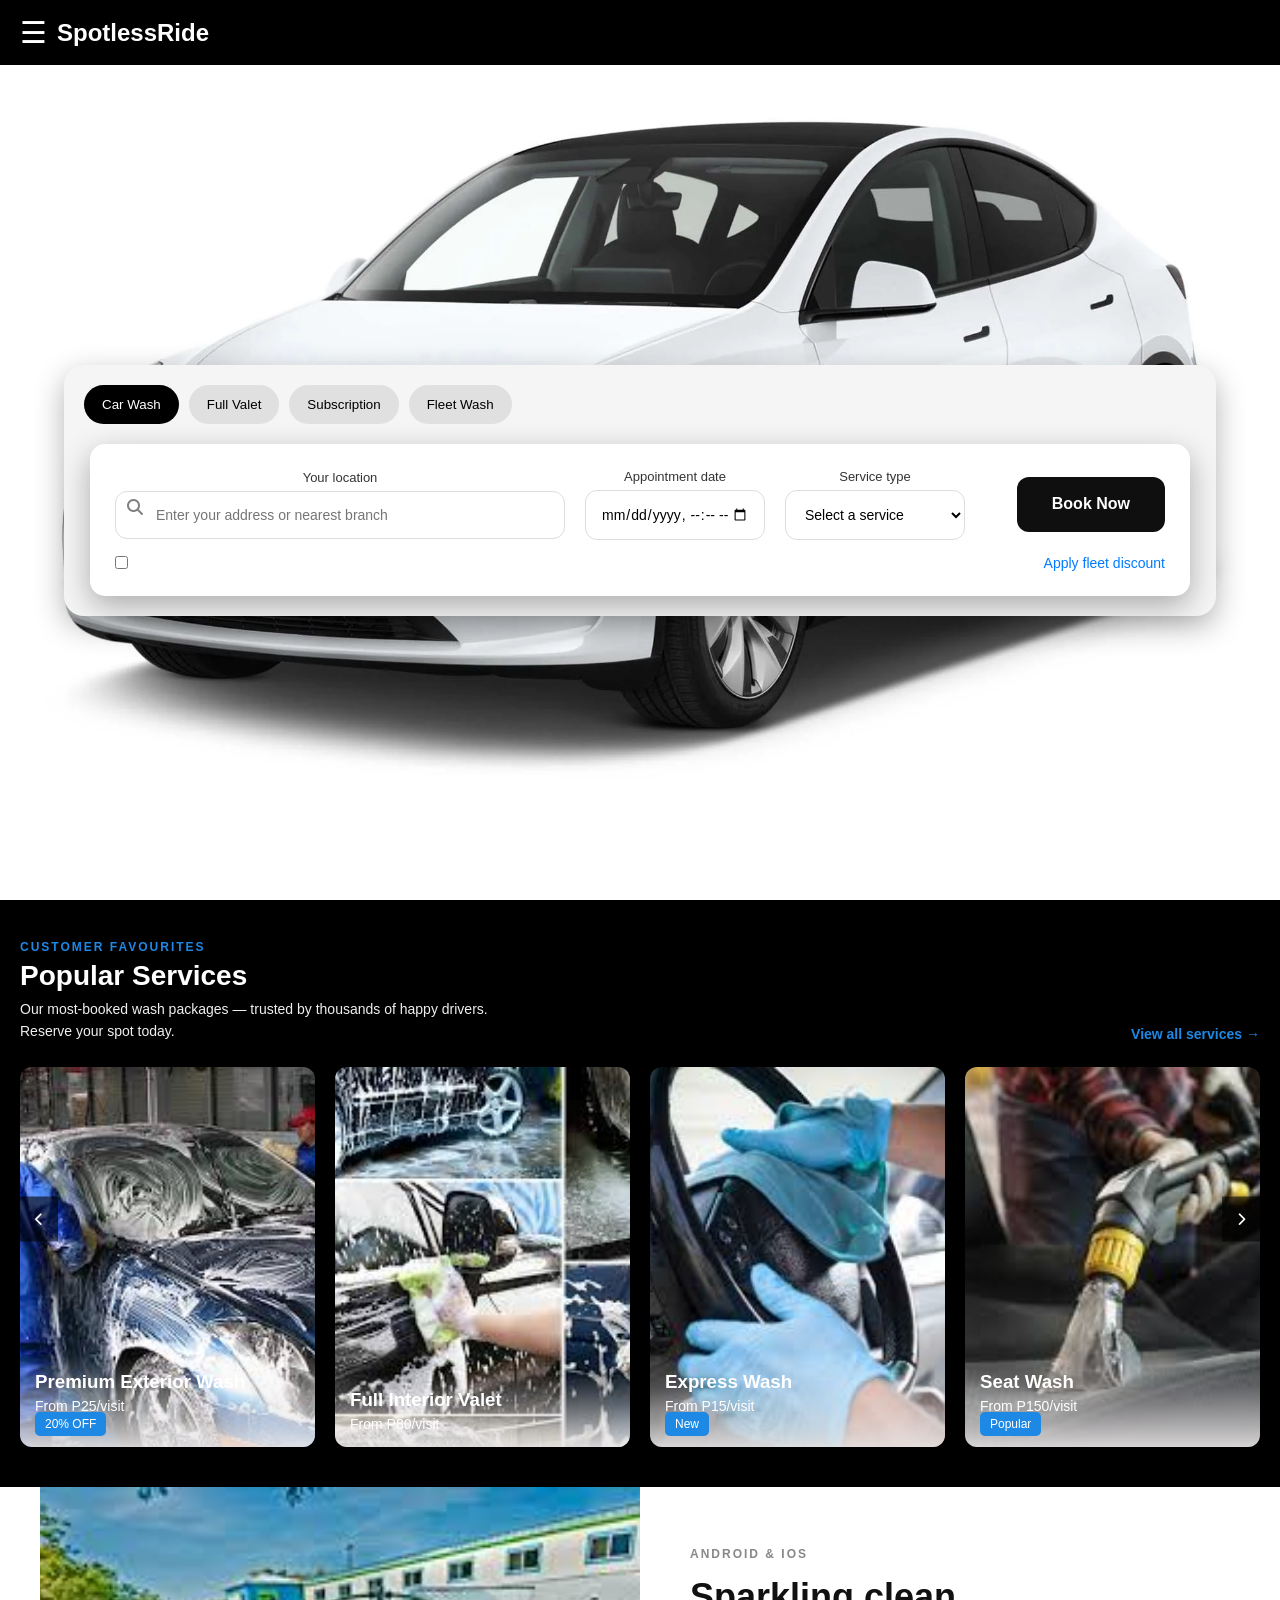
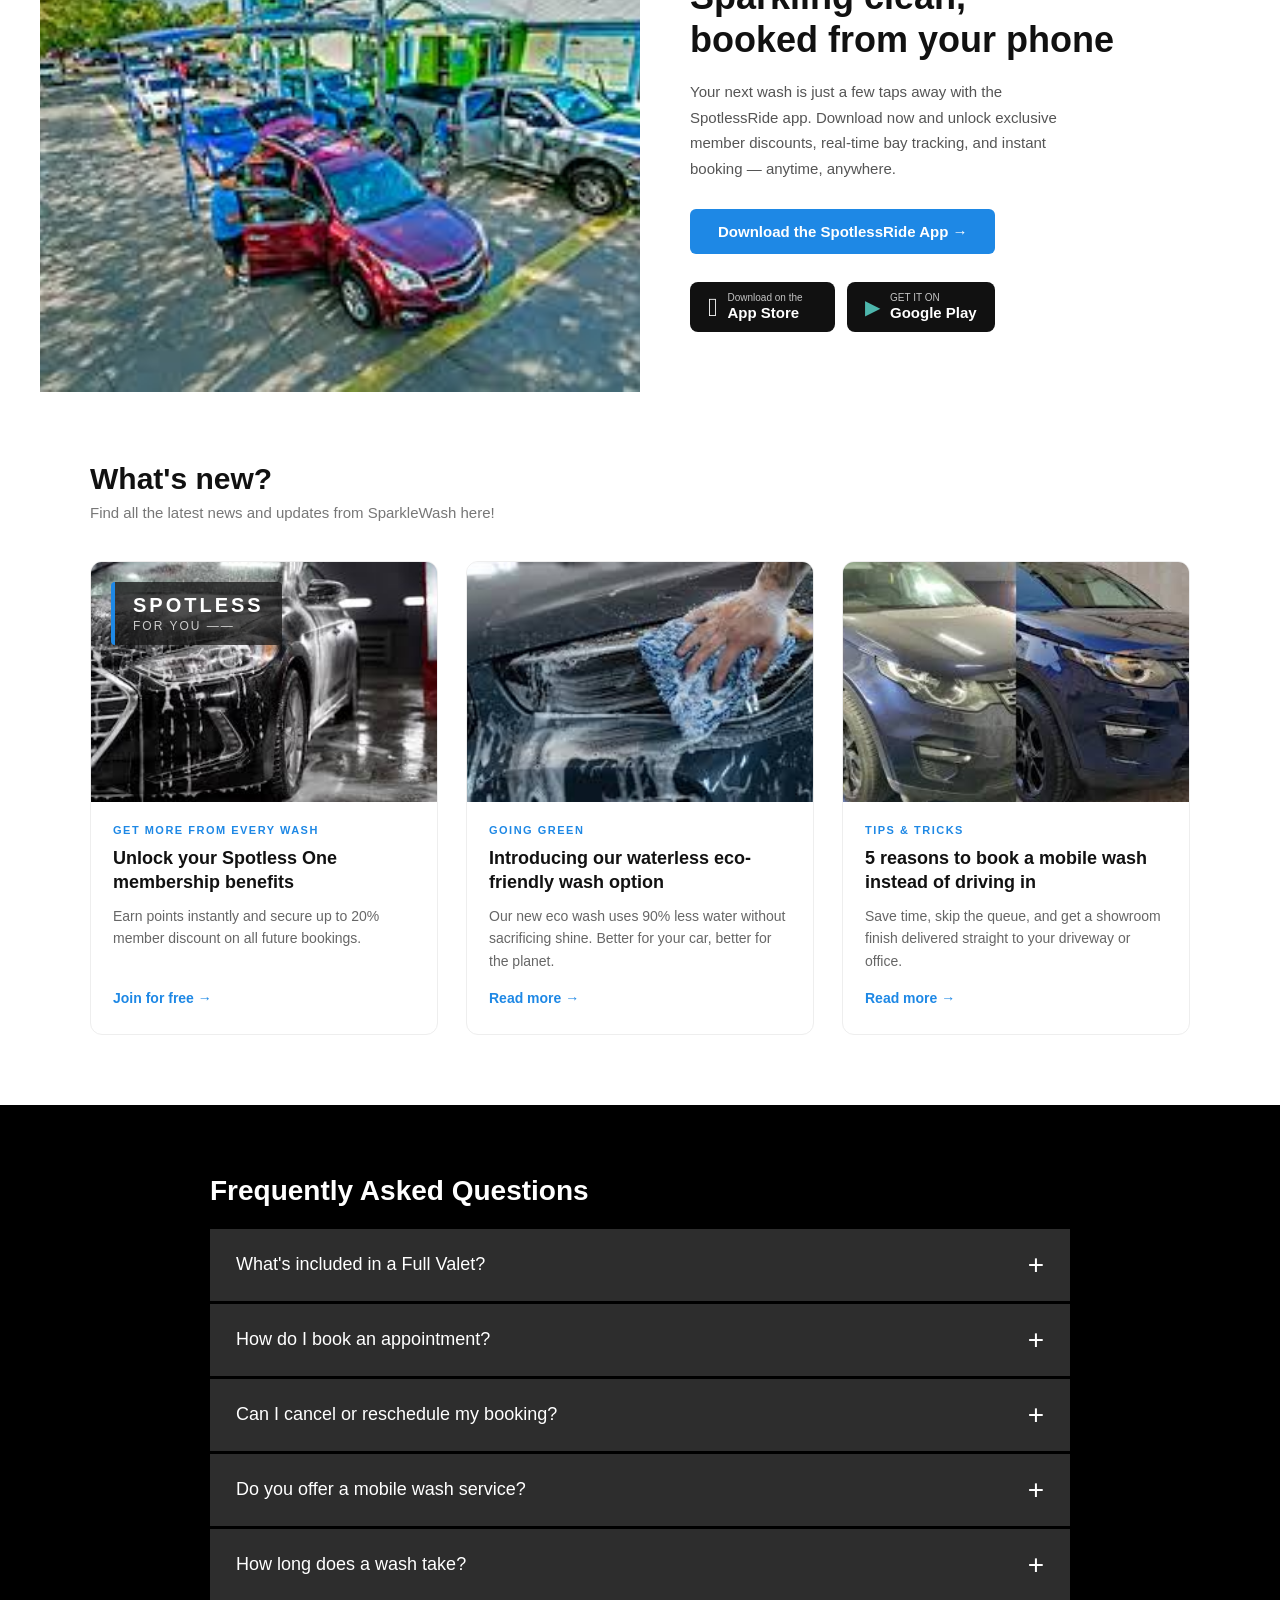
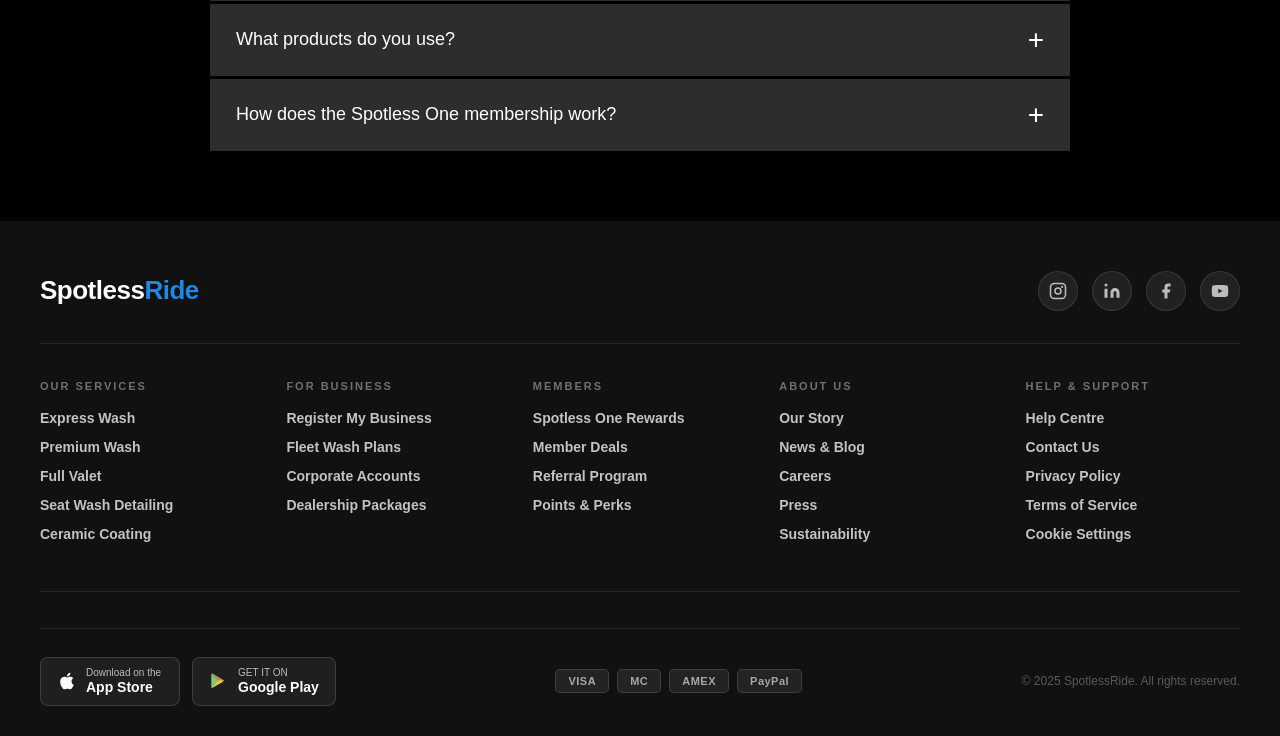
==== commit 5981df85: "Update index.html" ====
--- a/index.html
+++ b/index.html
@@ -125,7 +125,7 @@
         <div class="car-slider" id="carSlider">
 
             <div class="car-item">
-                <img src="full body wash" alt="Premium Wash">
+                <img src="full body wash.jpg" alt="Premium Wash">
                 <div class="overlay">
                     <h3>Premium Exterior Wash</h3>
                     <p>From P25/visit</p>
@@ -134,7 +134,7 @@
             </div>
 
             <div class="car-item">
-                <img src="full wash" alt="Full Valet">
+                <img src="full wash.jpg" alt="Full Valet">
                 <div class="overlay">
                     <h3>Full Interior Valet</h3>
                     <p>From P80/visit</p>
@@ -142,7 +142,7 @@
             </div>
 
             <div class="car-item">
-                <img src="inside wash" alt="Express Wash">
+                <img src="inside wash.jpg" alt="Express Wash">
                 <div class="overlay">
                     <h3>Express Wash</h3>
                     <p>From P15/visit</p>
@@ -151,7 +151,7 @@
             </div>
 
             <div class="car-item">
-                <img src="seat wash" alt="Seat Wash Detailing">
+                <img src="seat wash.jpg" alt="Seat Wash Detailing">
                 <div class="overlay">
                     <h3>Seat Wash</h3>
                     <p>From P150/visit</p>
@@ -160,7 +160,7 @@
             </div>
 
             <div class="car-item">
-                <img src="bonet wash" alt="Ceramic Coating">
+                <img src="bonet wash.jpg" alt="Ceramic Coating">
                 <div class="overlay">
                     <h3>Front Wash</h3>
                     <p>From P59/visit</p>
@@ -169,7 +169,7 @@
             </div>
 
             <div class="car-item">
-                <img src="tirewash" alt="Luxury Detail">
+                <img src="tirewash.jpg" alt="Luxury Detail">
                 <div class="overlay">
                     <h3>Luxury Full Detail Tyre Wash</h3>
                     <p>From P150/visit</p>
@@ -178,7 +178,7 @@
             </div>
 
             <div class="car-item">
-                <img src="range rover wash" alt="SUV Package">
+                <img src="range rover wash.jpg" alt="SUV Package">
                 <div class="overlay">
                     <h3>SUV & 4x4 Package</h3>
                     <p>From P45/visit</p>
@@ -203,7 +203,7 @@
 
         <!-- Left: Image -->
         <div class="app-img-side">
-            <img src="cars in line" alt="SpotlessRide App" class="app-phone-img"/>
+            <img src="cars in line.jpg" alt="SpotlessRide App" class="app-phone-img"/>
         </div>
 
         <!-- Right: Text -->
@@ -250,7 +250,7 @@
             <!-- Card 1 -->
             <div class="news-card">
                 <div class="news-img-wrap">
-                    <img src="black car" alt="Spotless One Membership" class="news-img"/>
+                    <img src="black car.jpg" alt="Spotless One Membership" class="news-img"/>
                     <div class="news-overlay-badge">
                         <span>SPOTLESS</span>
                         <span class="badge-sub">FOR YOU ——</span>
@@ -267,7 +267,7 @@
             <!-- Card 2 -->
             <div class="news-card">
                 <div class="news-img-wrap">
-                    <img src="another wash" alt="Eco Wash" class="news-img"/>
+                    <img src="another wash.jpg" alt="Eco Wash" class="news-img"/>
                 </div>
                 <div class="news-body">
                     <span class="news-tag">Going green</span>
@@ -280,7 +280,7 @@
             <!-- Card 3 -->
             <div class="news-card">
                 <div class="news-img-wrap">
-                    <img src="before and after wash" alt="Mobile Wash" class="news-img"/>
+                    <img src="before and after wash.jpg" alt="Mobile Wash" class="news-img"/>
                 </div>
                 <div class="news-body">
                     <span class="news-tag">Tips &amp; tricks</span>
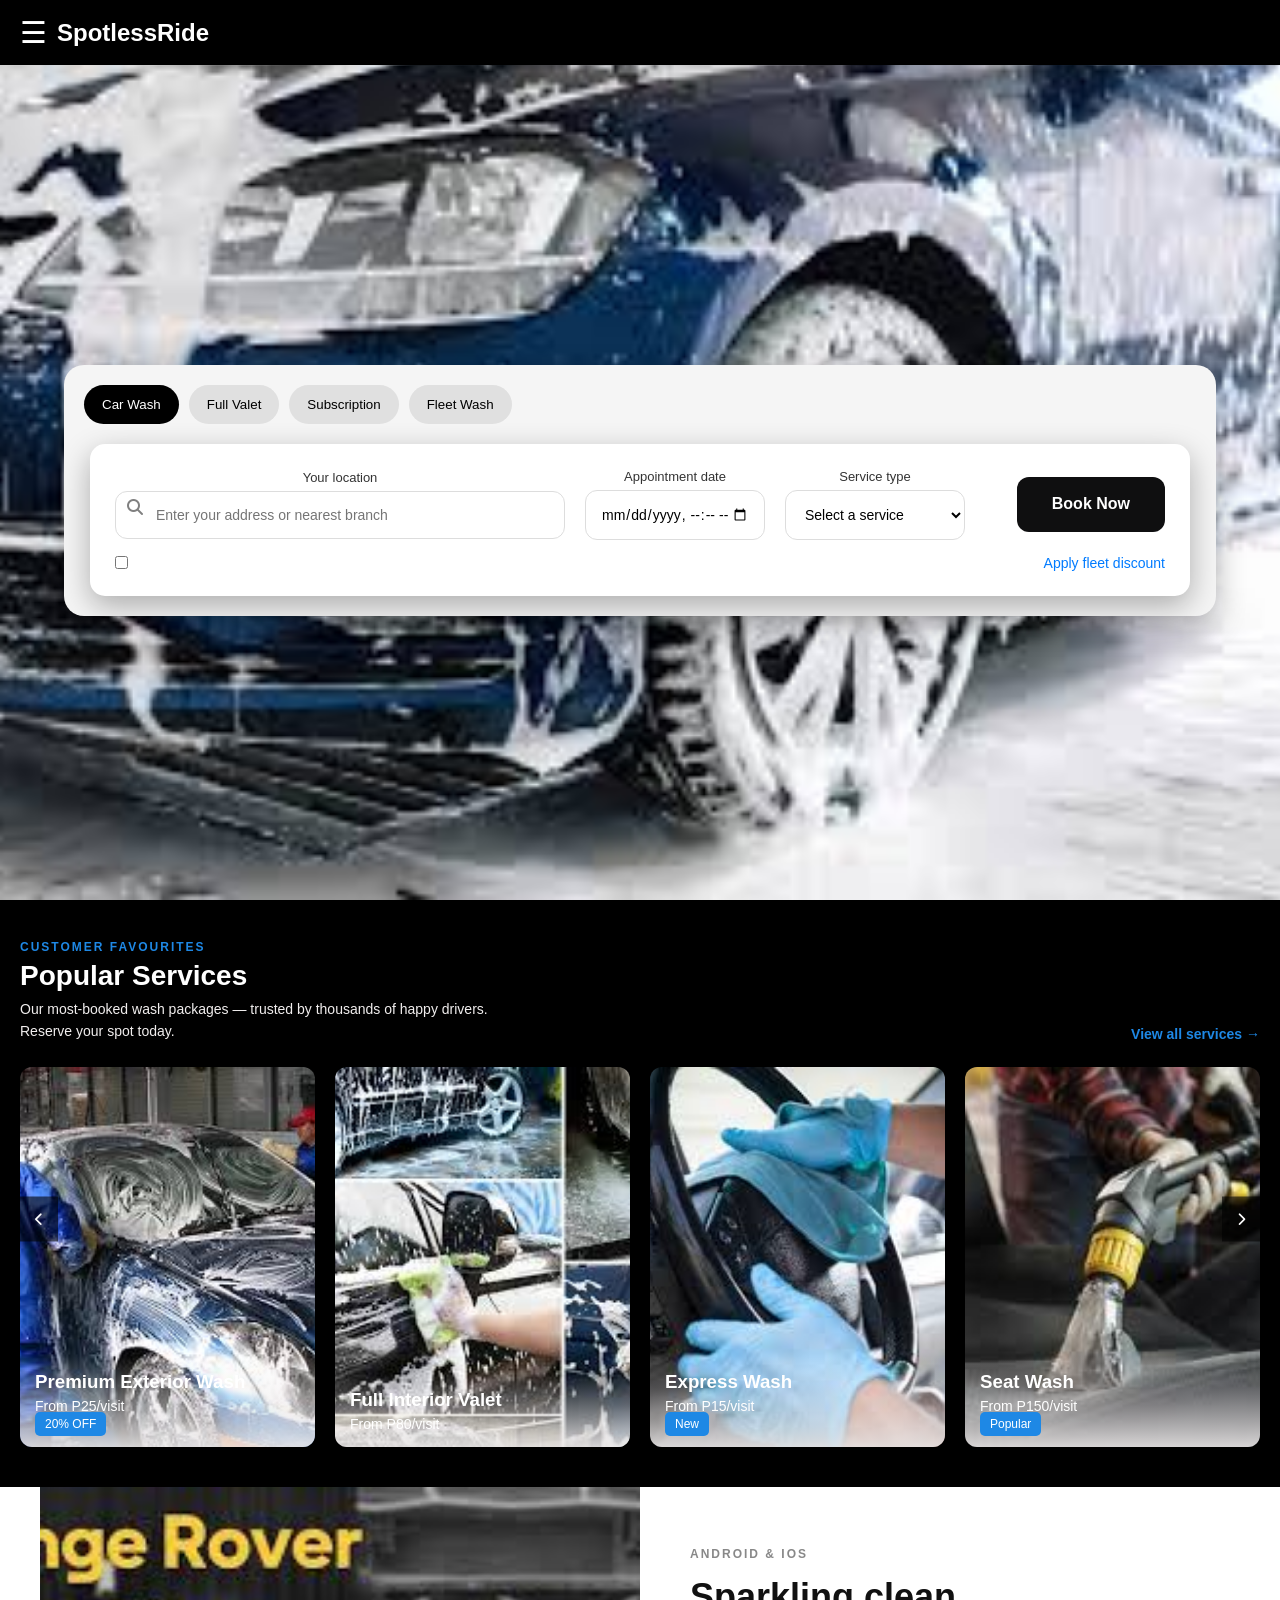
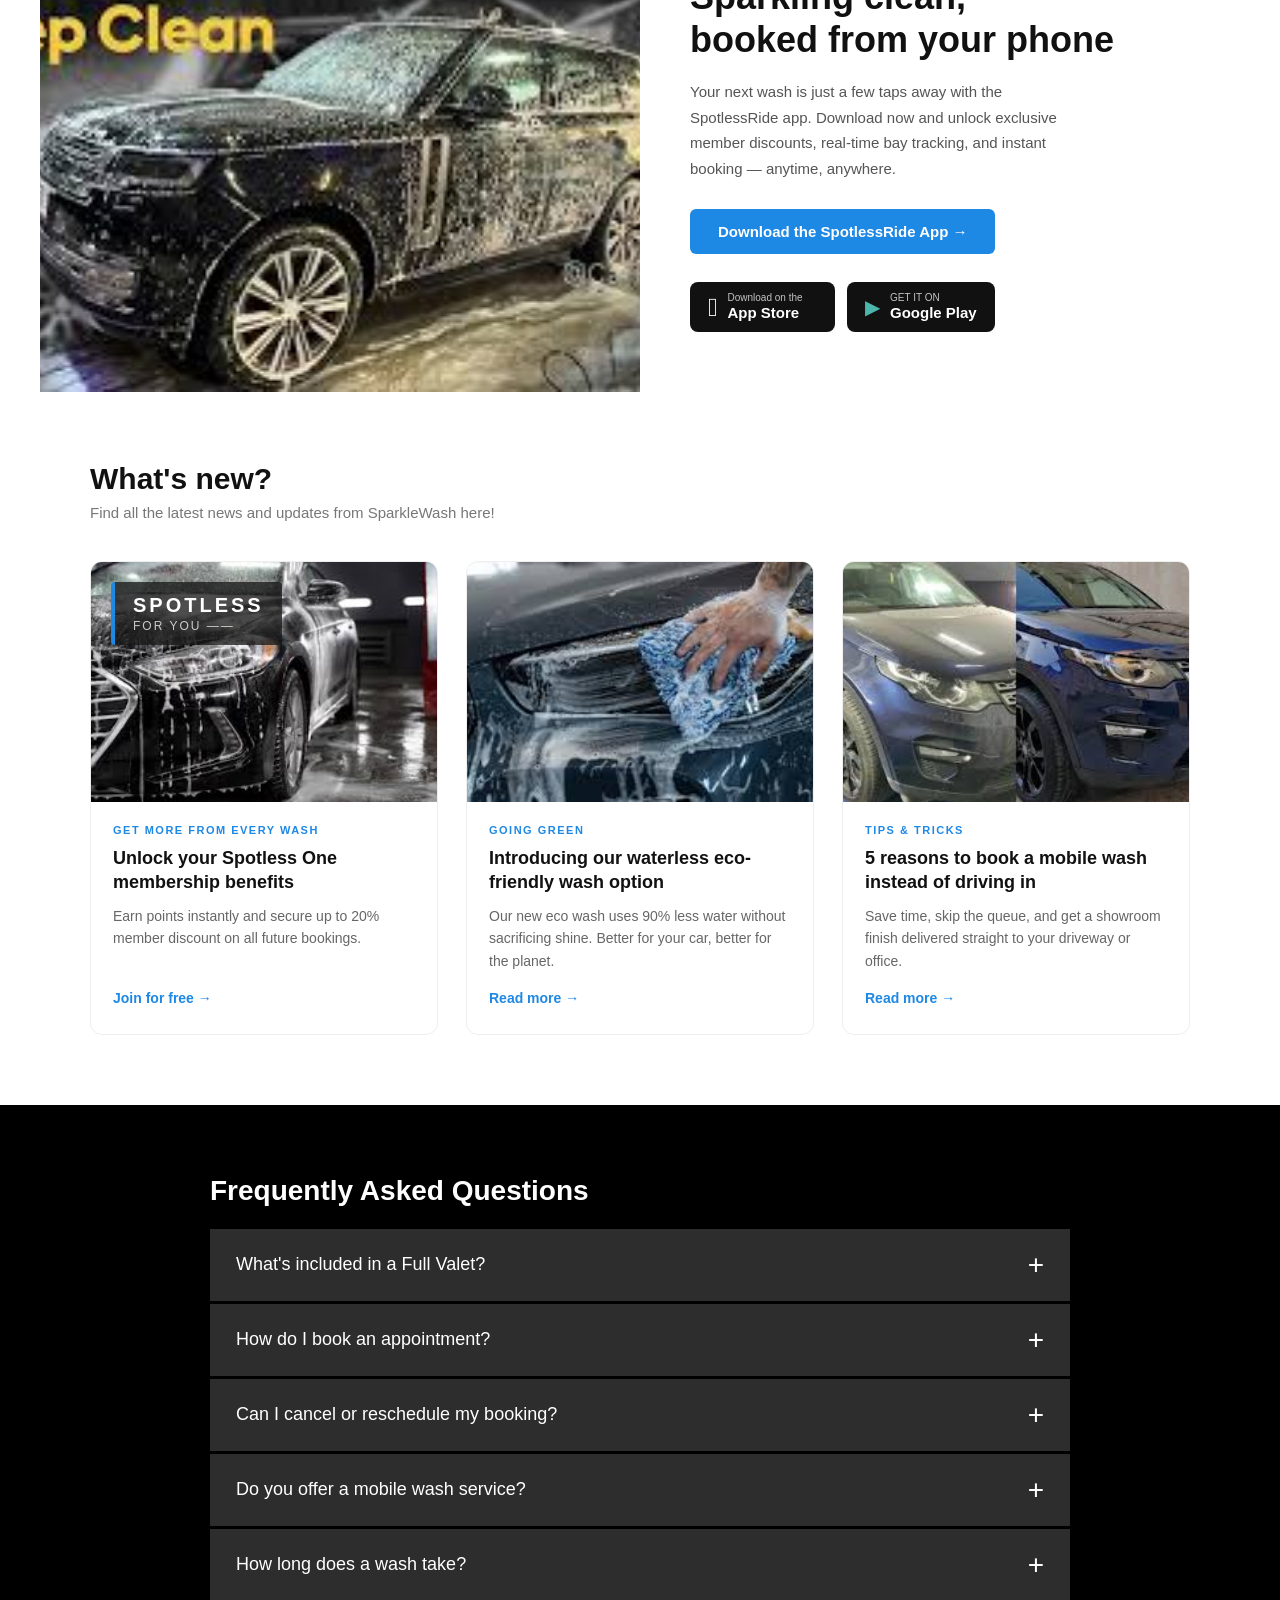
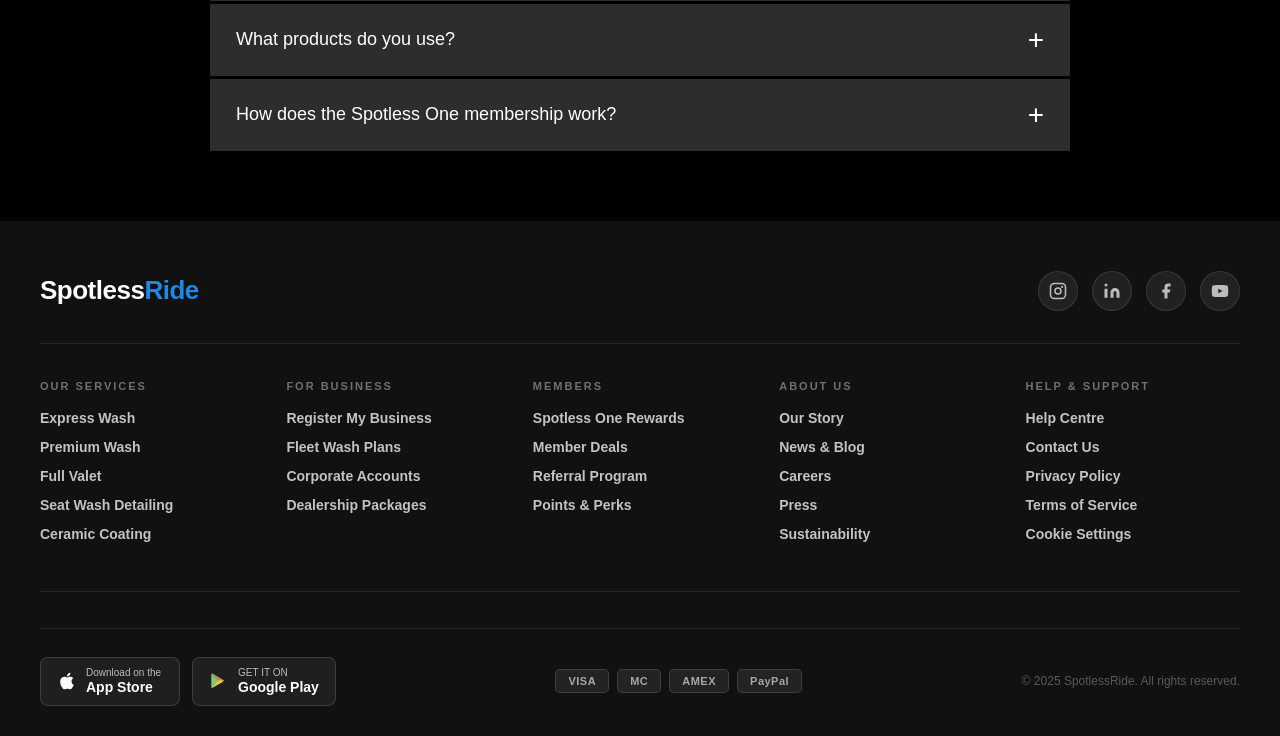
==== commit 236c5aef: "Update index.html" ====
--- a/index.html
+++ b/index.html
@@ -160,7 +160,7 @@
             </div>
 
             <div class="car-item">
-                <img src="bonet wash.jpg" alt="Ceramic Coating">
+                <img src="nice.jpg" alt="Ceramic Coating">
                 <div class="overlay">
                     <h3>Front Wash</h3>
                     <p>From P59/visit</p>
@@ -203,7 +203,7 @@
 
         <!-- Left: Image -->
         <div class="app-img-side">
-            <img src="cars in line.jpg" alt="SpotlessRide App" class="app-phone-img"/>
+            <img src="range rover wash.jpg" alt="SpotlessRide App" class="app-phone-img"/>
         </div>
 
         <!-- Right: Text -->
--- a/styles.css
+++ b/styles.css
@@ -107,7 +107,7 @@
 #hero {
     position: relative;
     height: 100vh;
-    background: url('car.webp') center/cover no-repeat;
+    background: url('clean.jpg') center/cover no-repeat;
     display: flex;
     justify-content: center;
     align-items: center;
@@ -1025,4 +1025,4 @@
 
 @media (max-width: 600px) {
     .slider-heading { flex-direction: column; align-items: flex-start; }
-}+}
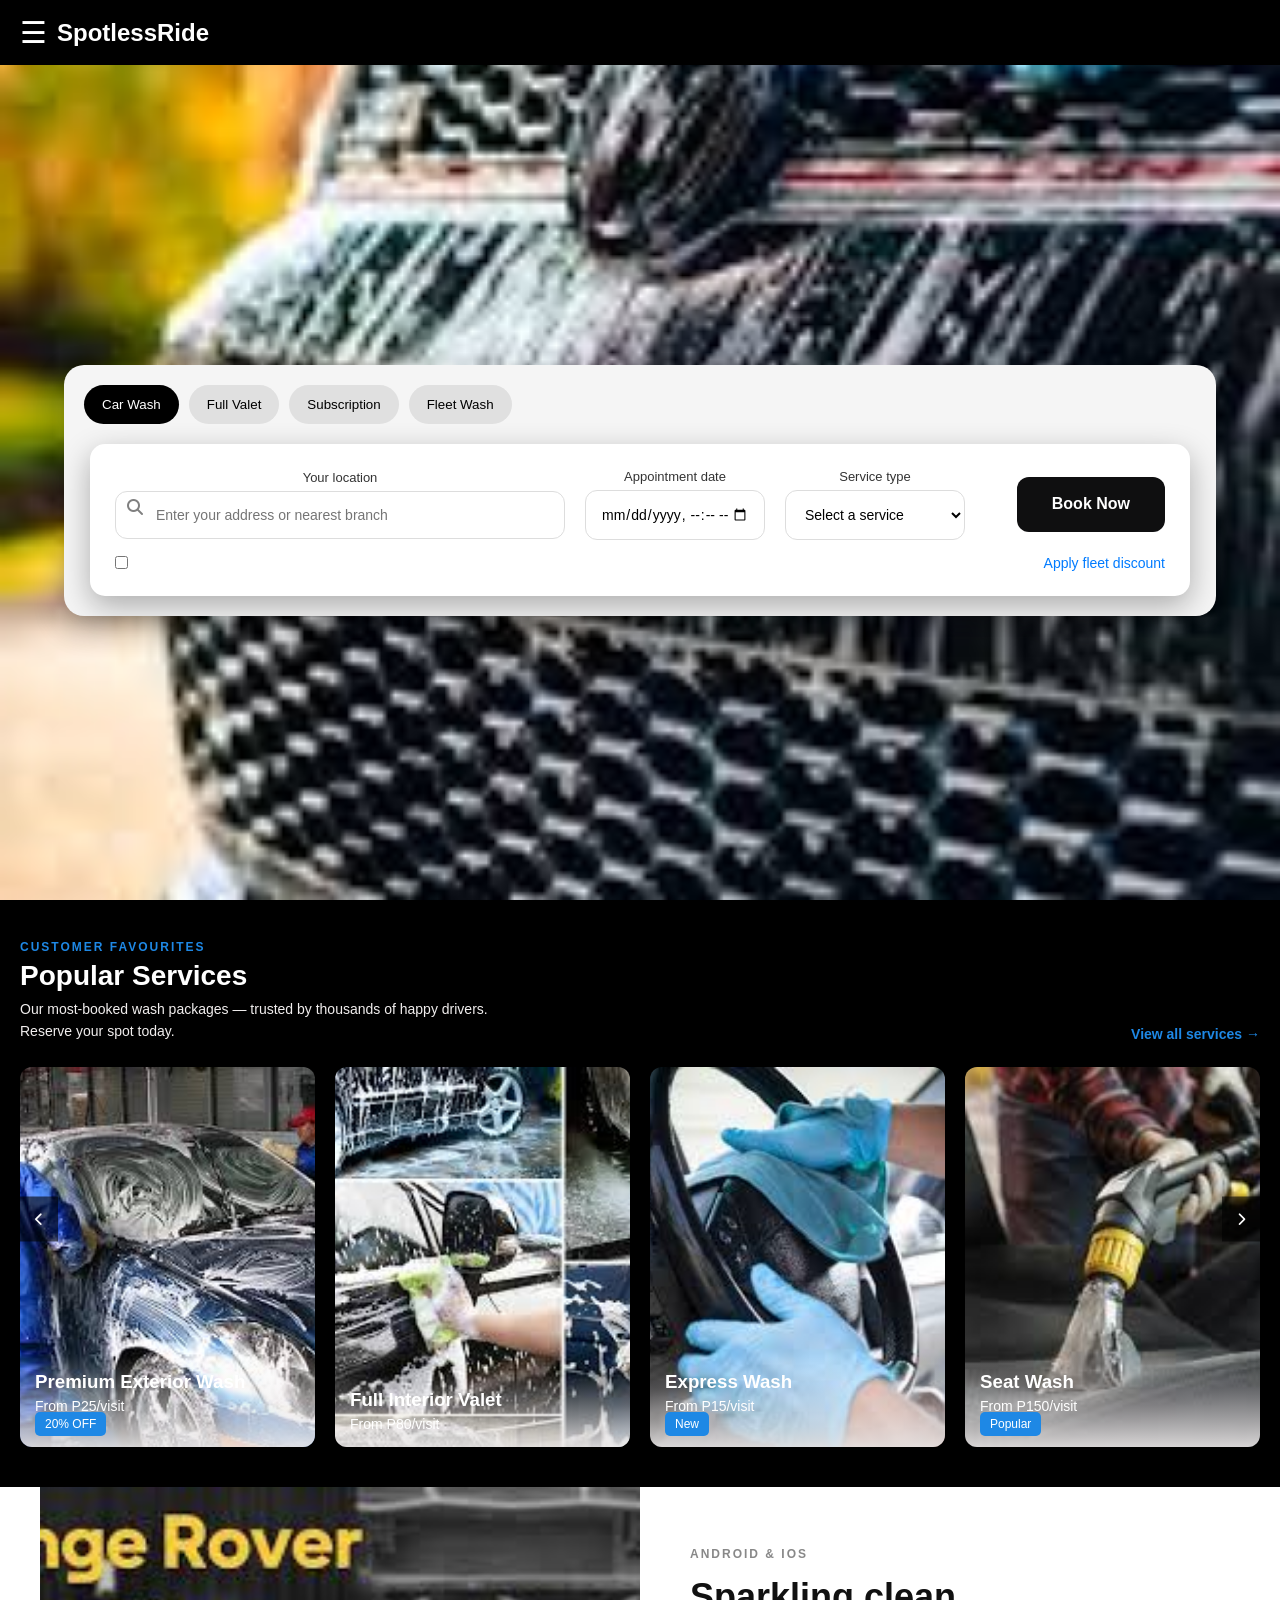
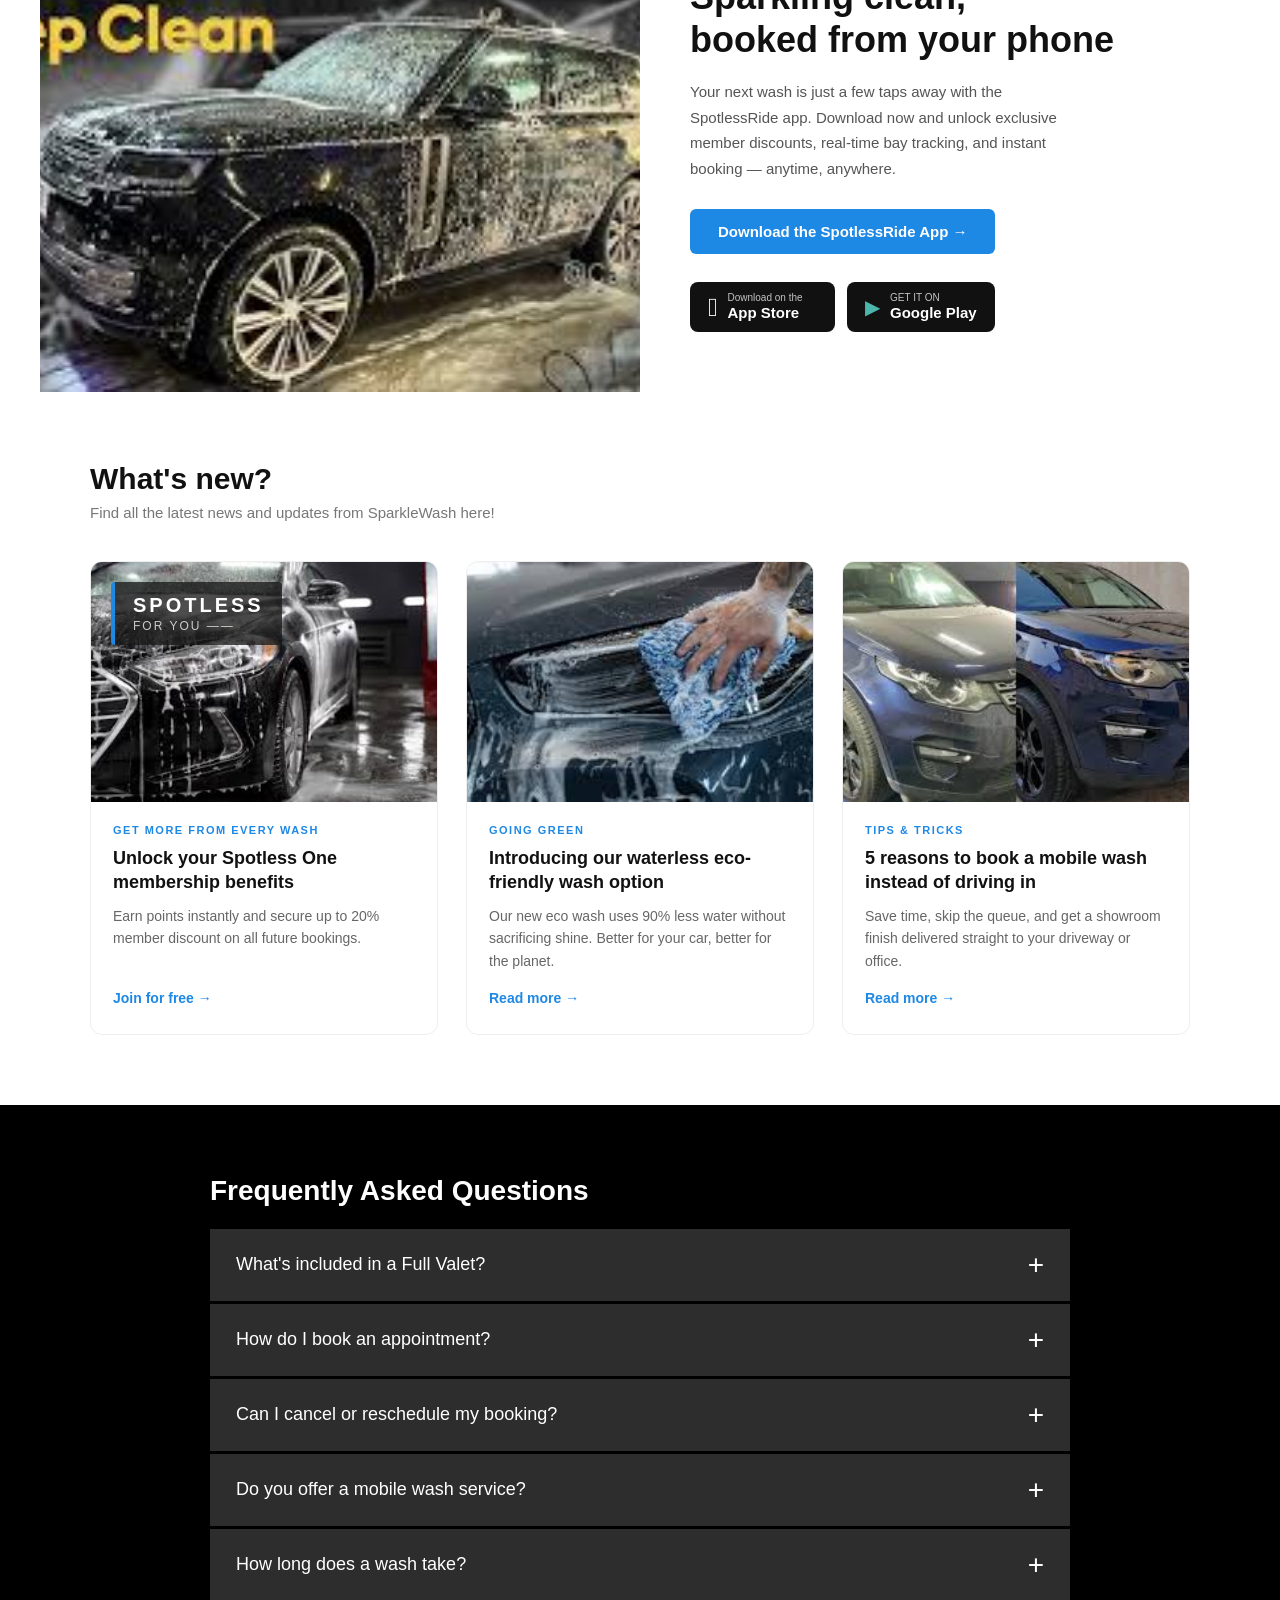
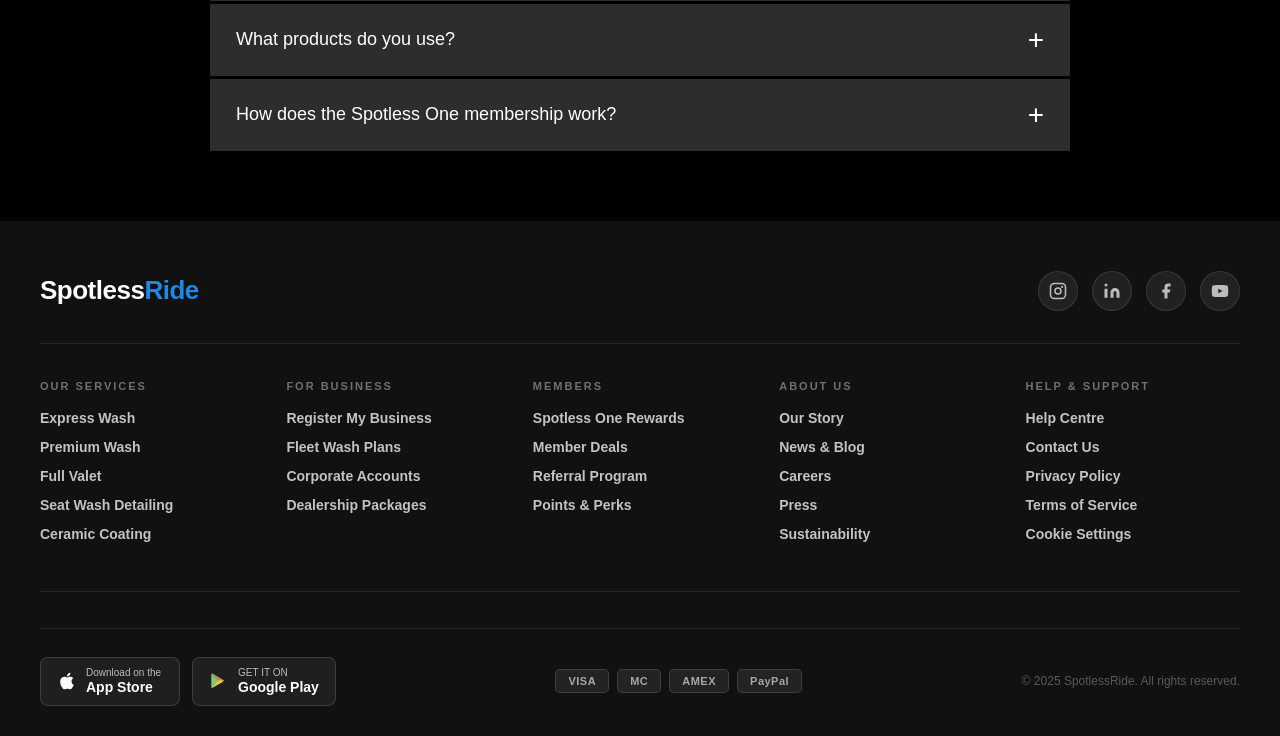
==== commit 58dd31bb: "Update index.html" ====
--- a/index.html
+++ b/index.html
@@ -484,5 +484,18 @@
 
 </footer>
 
+    <script>
+const tabs = document.querySelectorAll('.tab');
+
+tabs.forEach(tab => {
+    tab.addEventListener('click', () => {
+
+        tabs.forEach(t => t.classList.remove('active'));
+
+        tab.classList.add('active');
+    });
+});
+</script>
+
 </body>
 </html>
--- a/styles.css
+++ b/styles.css
@@ -107,7 +107,7 @@
 #hero {
     position: relative;
     height: 100vh;
-    background: url('clean.jpg') center/cover no-repeat;
+    background: url('nice.jpg') center/cover no-repeat;
     display: flex;
     justify-content: center;
     align-items: center;
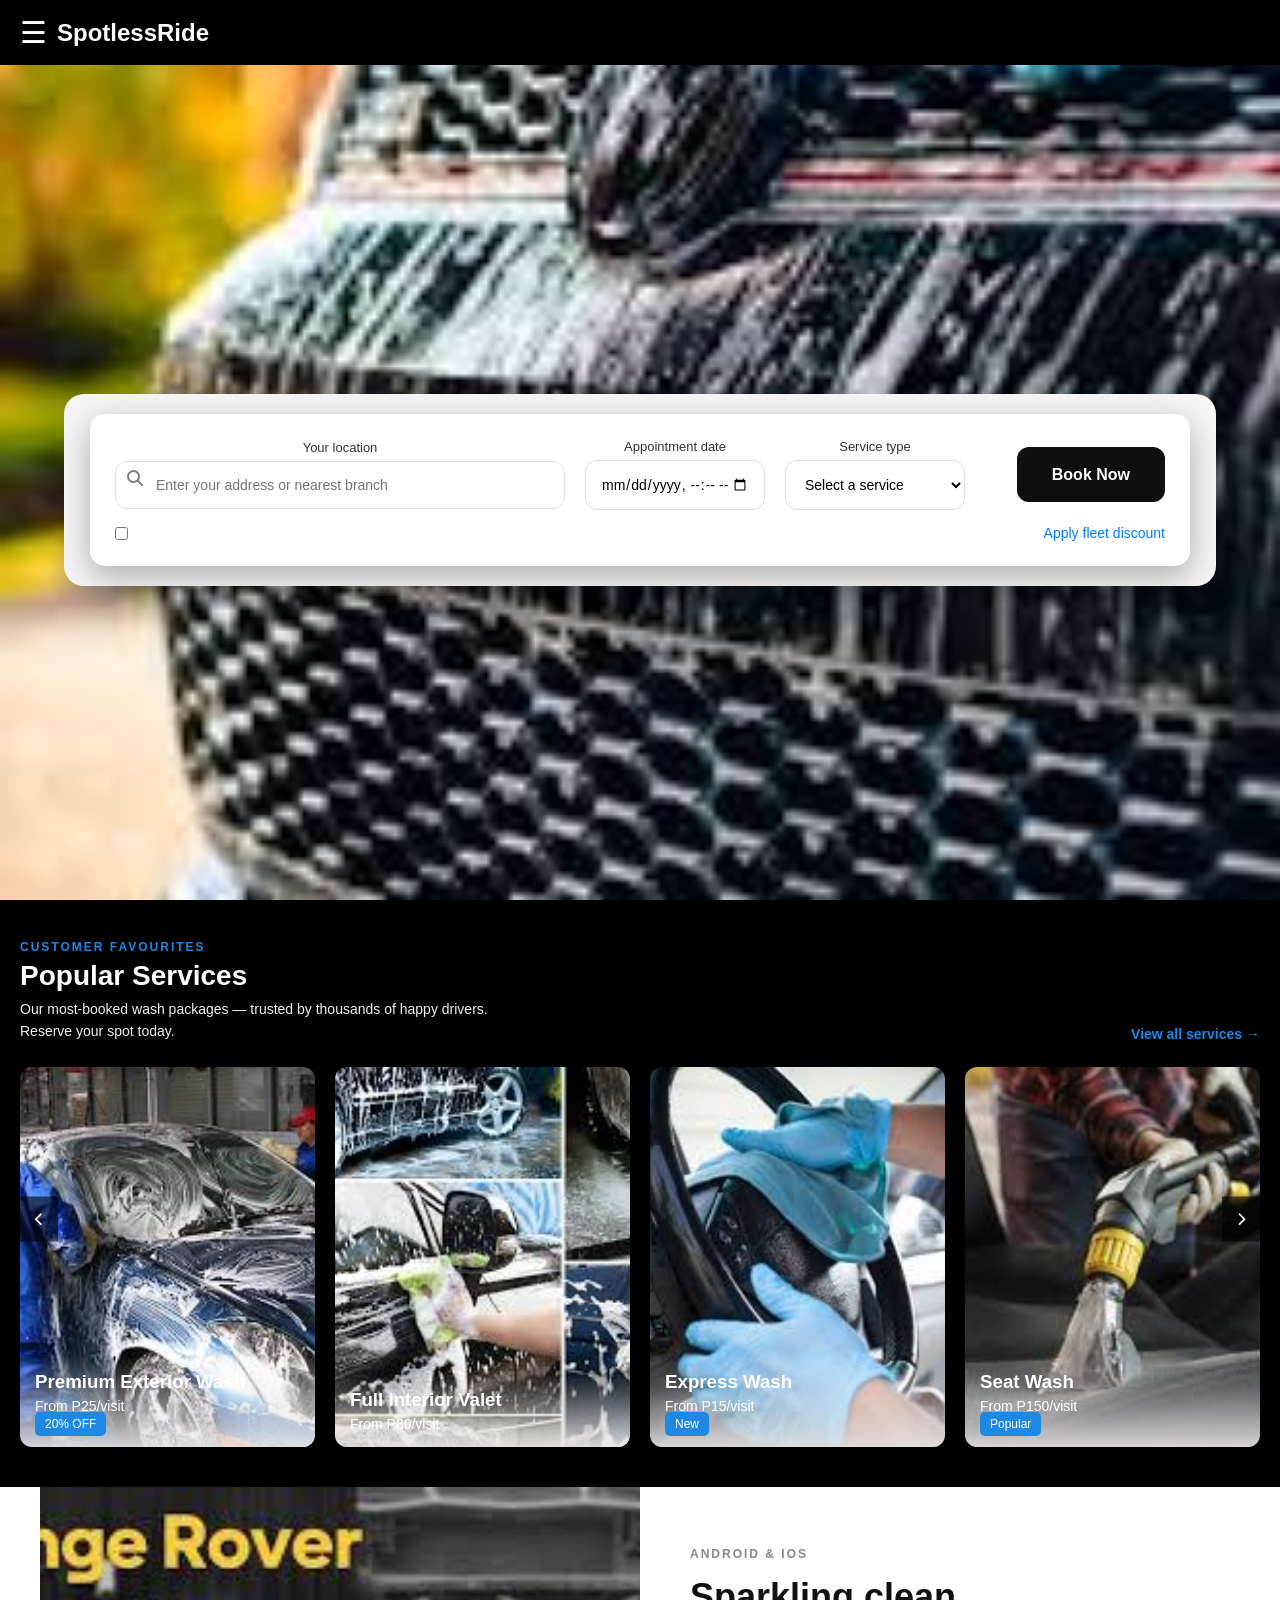
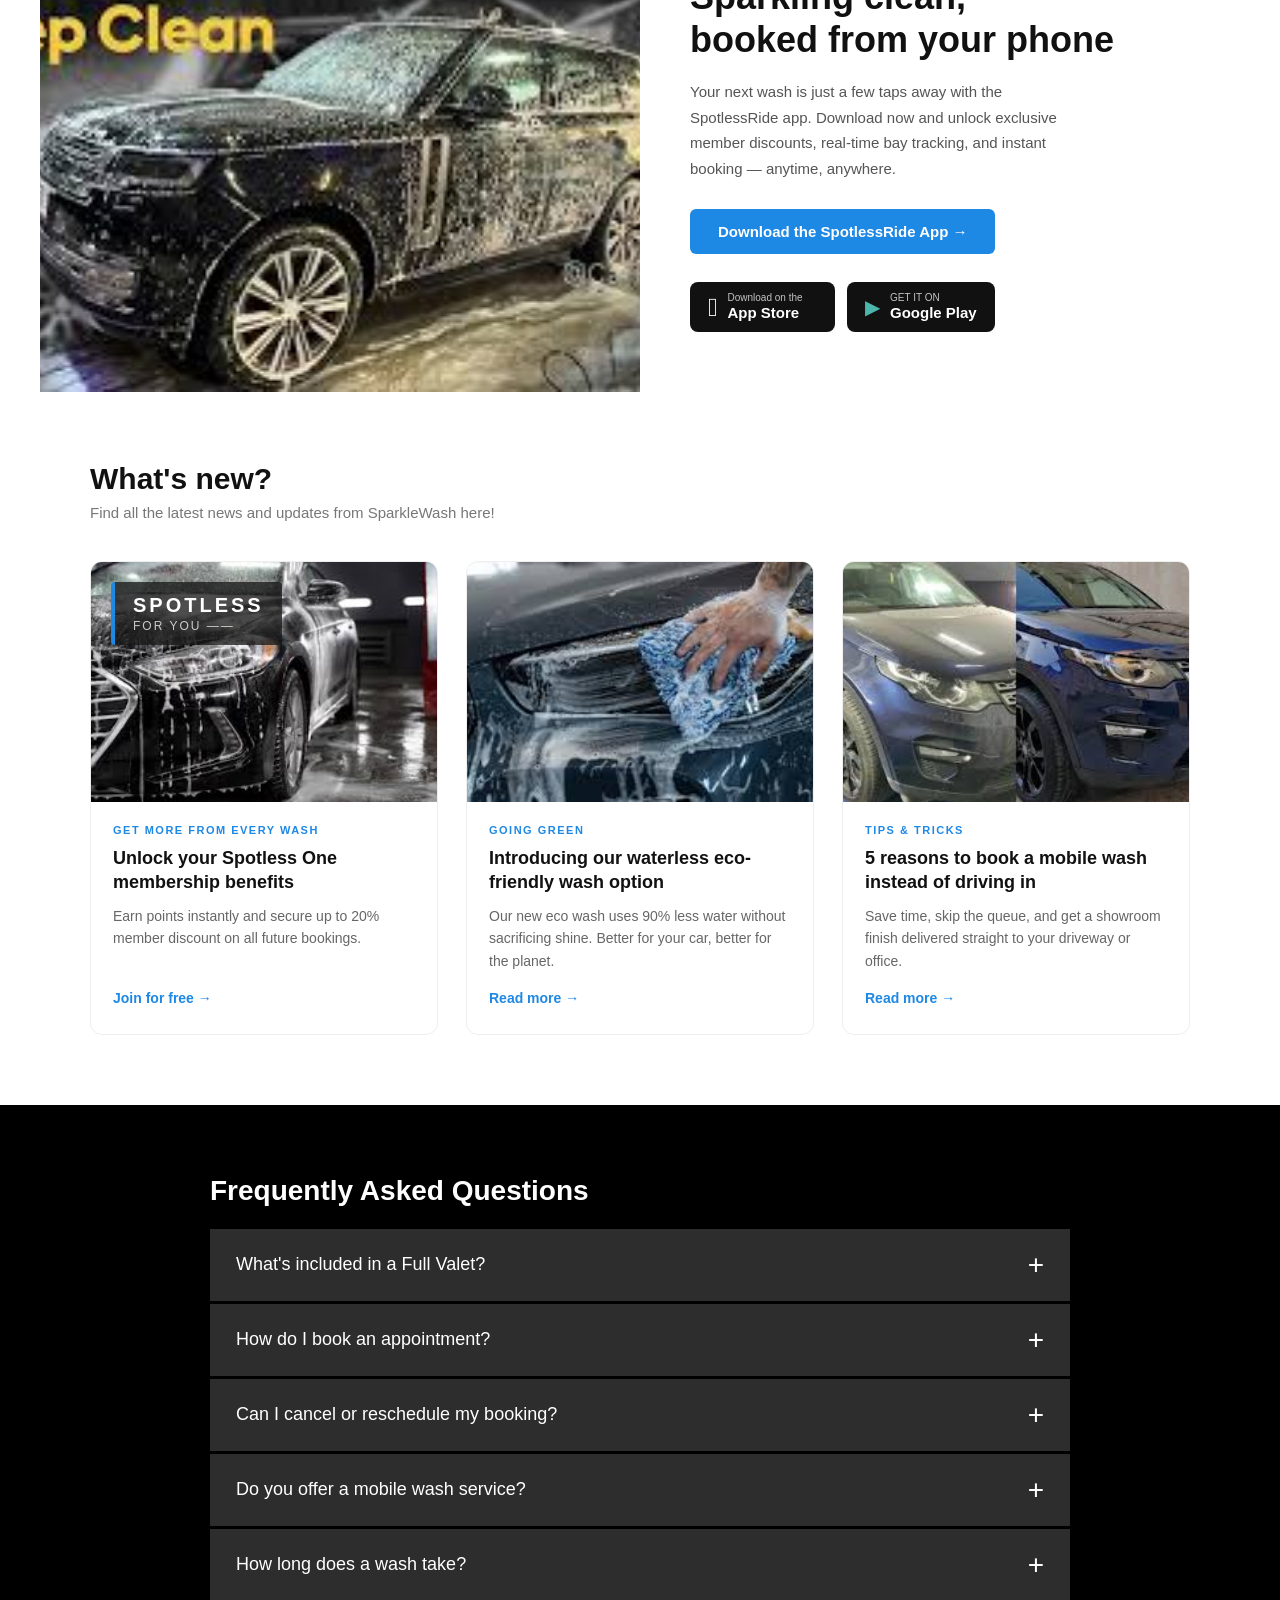
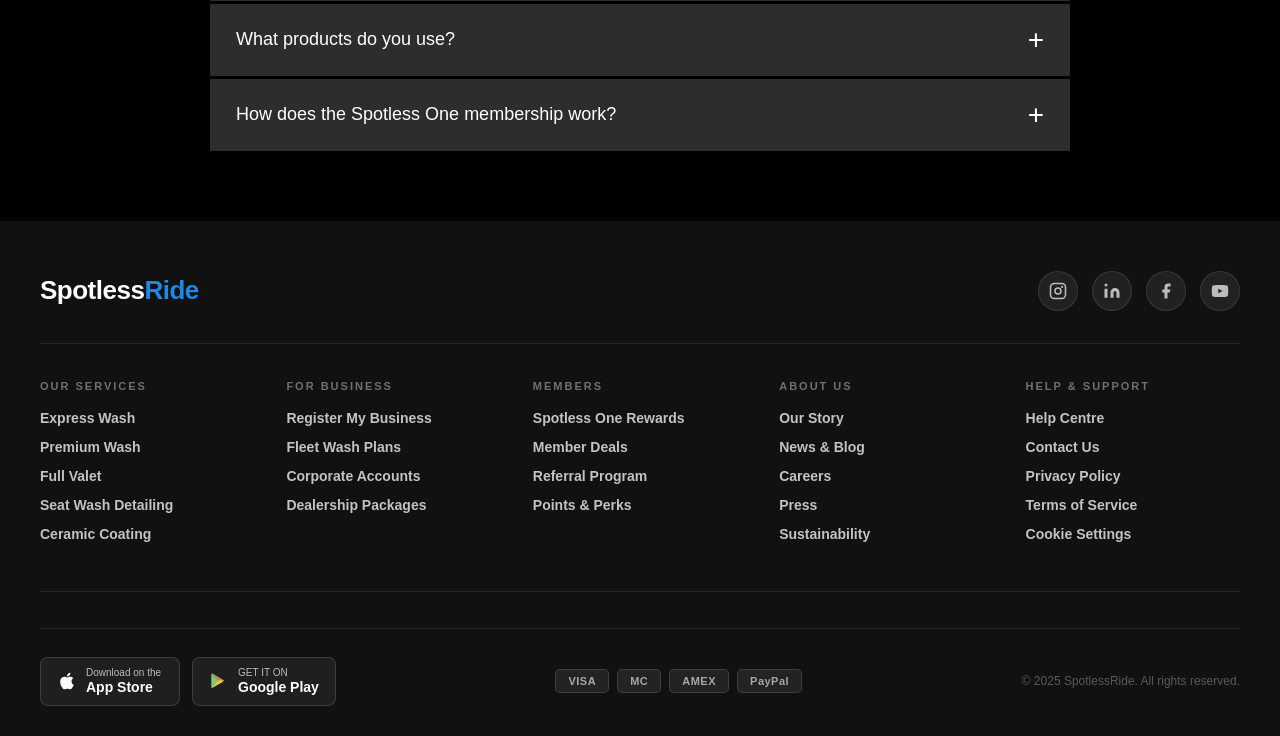
==== commit 0d32ca3b: "Update index.html" ====
--- a/index.html
+++ b/index.html
@@ -38,13 +38,8 @@
         <!-- Booking Wrapper -->
         <div class="booking-wrapper">
 
-            <!-- Tabs -->
-            <div class="booking-tabs">
-                <button class="tab active">Car Wash</button>
-                <button class="tab">Full Valet</button>
-                <button class="tab">Subscription</button>
-                <button class="tab">Fleet Wash</button>
-            </div>
+        
+            
 
             <!-- Booking Form -->
             <form id="bookingForm" class="booking-form">
@@ -484,18 +479,6 @@
 
 </footer>
 
-    <script>
-const tabs = document.querySelectorAll('.tab');
-
-tabs.forEach(tab => {
-    tab.addEventListener('click', () => {
-
-        tabs.forEach(t => t.classList.remove('active'));
-
-        tab.classList.add('active');
-    });
-});
-</script>
 
 </body>
 </html>
